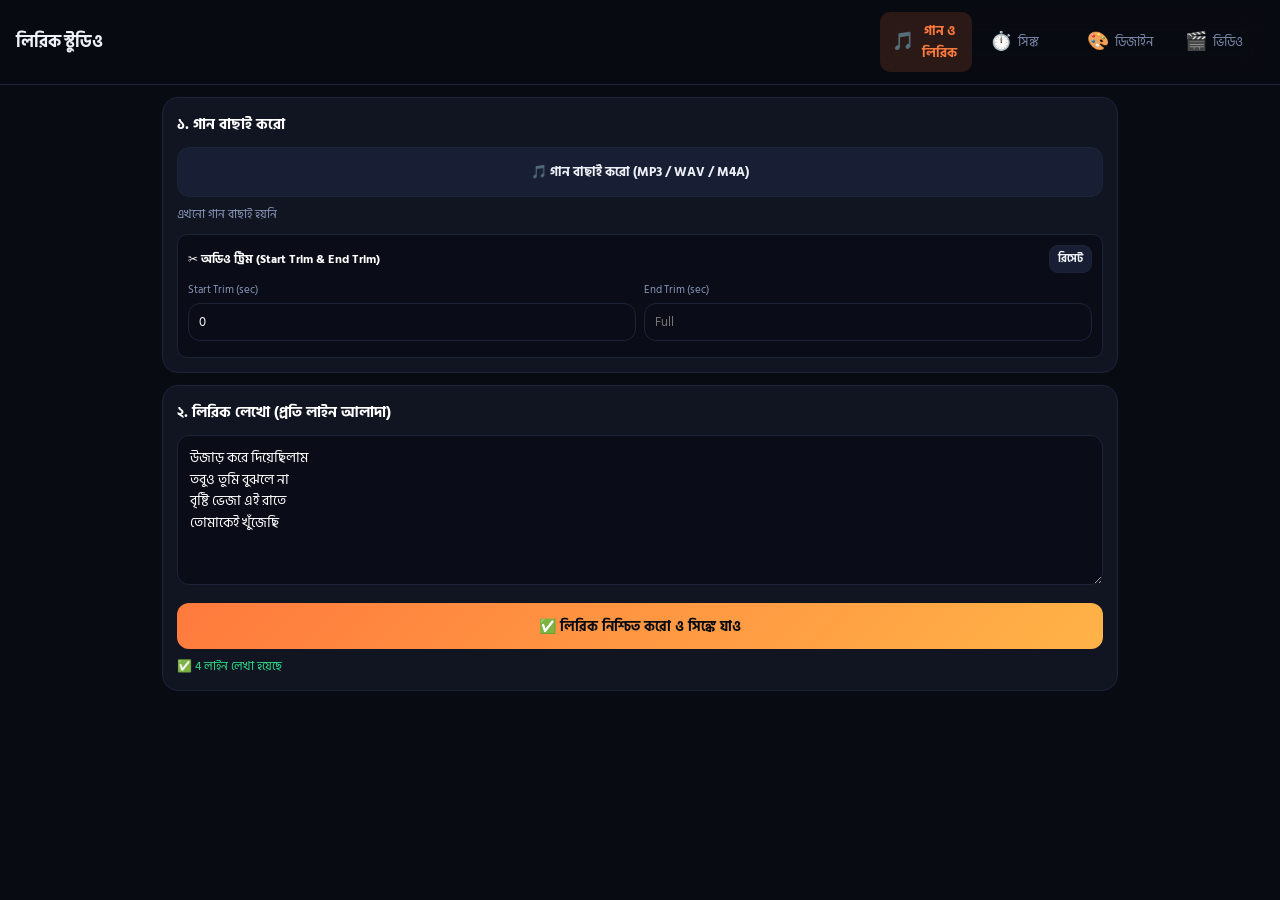
==== public/lyric-studio-fixed.html @ 4a56ffa3 "feat: initialize Lyric Video Studio project Setup initial project structure, including Vite configur" ====
<!DOCTYPE html>
<html lang="bn">
<head>
<meta charset="utf-8">
<meta name="viewport" content="width=device-width,initial-scale=1,viewport-fit=cover">
<meta name="theme-color" content="#090b12">
<title>লিরিক স্টুডিও — Lyric Video Studio</title>
<link rel="preconnect" href="https://fonts.googleapis.com">
<link rel="preconnect" href="https://fonts.gstatic.com" crossorigin>
<link href="https://fonts.googleapis.com/css2?family=Hind+Siliguri:wght@400;600;700&family=Baloo+Da+2:wght@600;700&family=Noto+Serif+Bengali:wght@600;700&family=Plus+Jakarta+Sans:wght@500;700&family=JetBrains+Mono:wght@400;600&display=swap" rel="stylesheet">
<style>
:root{--bg:#090b12;--card:#111522;--line:#1e2438;--border:#1e2438;--text:#eef1f8;--accent:#ff7a3d;--accent2:#ffb347;--ok:#2de18a;--warn:#f59e0b;--err:#ef4444;--muted:#8a97b8}
*{box-sizing:border-box}
body{margin:0;background:var(--bg);color:#eef1f8;font-family:'Hind Siliguri',system-ui,sans-serif;padding-bottom:84px}
.top{padding:12px 16px;background:rgba(9,11,18,.92);backdrop-filter:blur(10px);border-bottom:1px solid var(--line);position:sticky;top:0;z-index:20;display:flex;justify-content:space-between;align-items:center;gap:12px}
.brand{font-weight:700;font-size:17px;letter-spacing:-.01em;white-space:nowrap}
.wrap{max-width:980px;margin:0 auto;padding:12px}
.card{background:var(--card);border:1px solid var(--line);border-radius:16px;padding:14px;margin-bottom:12px}
.card h3{margin:0 0 10px;font-size:15px;font-weight:700;color:#fff}
label{display:block;font-size:13px;margin:10px 0 4px;color:var(--muted)}
input,textarea,select{width:100%;background:#0a0d18;border:1px solid var(--line);color:#fff;border-radius:12px;padding:11px 12px;font-size:14px;font-family:inherit;outline:none}
input:focus,textarea:focus,select:focus{border-color:var(--accent)}
textarea{min-height:150px;resize:vertical;line-height:1.55}
.btn{border:0;border-radius:12px;padding:10px 14px;font-weight:700;cursor:pointer;display:inline-flex;align-items:center;justify-content:center;gap:6px;font-family:inherit;font-size:13px;min-height:42px;transition:transform .12s ease,opacity .15s ease;white-space:nowrap}
.btn:active{transform:scale(.98)}
.btn-accent{background:linear-gradient(135deg,var(--accent),var(--accent2));color:#090b12;width:100%;min-height:46px;font-size:14px}
.btn-dark{background:#181e33;border:1px solid var(--line);color:#eef1f8;flex:1}
.btn-dark:hover{border-color:#2d3656}
.btn-dark.sel{background:linear-gradient(135deg,var(--accent),var(--accent2));color:#090b12;border-color:transparent}
.btn-sm{min-height:34px;padding:6px 10px;font-size:12px;border-radius:9px}
.row{display:flex;gap:8px;flex-wrap:wrap}
.grid3{display:grid;grid-template-columns:repeat(3,1fr);gap:8px}
.preview-box{width:100%;background:#000;border-radius:14px;overflow:hidden;position:relative;margin:0 auto}
.preview-box canvas{display:block;width:100%;height:100%}
.progress{height:6px;background:#1a2036;border-radius:999px;overflow:hidden;margin:8px 0;cursor:pointer}
.progress div{height:100%;background:linear-gradient(90deg,var(--accent),var(--accent2));width:0%;transition:width .08s linear}
.syncBtn{background:linear-gradient(135deg,var(--accent),var(--accent2));color:#090b12;border:0;width:100%;min-height:50px;border-radius:14px;font-weight:700;font-size:15px;margin:10px 0;font-family:inherit;cursor:pointer}
.syncBtn:active{transform:scale(.99)}
.tabs{position:fixed;bottom:0;left:0;right:0;background:rgba(13,17,30,.96);backdrop-filter:blur(10px);border-top:1px solid var(--line);display:flex;justify-content:space-around;padding:6px 0 calc(6px + env(safe-area-inset-bottom));z-index:30}
.tab{flex:1;display:flex;flex-direction:column;align-items:center;gap:2px;font-size:11px;color:#7c89ab;cursor:pointer;padding:6px 4px;border:0;background:transparent;font-family:inherit}
.tab.active{color:var(--accent);font-weight:700}
.tab .ic{font-size:18px;line-height:1}
.page{display:none}
.page.active{display:block}
#syncList{max-height:280px;overflow-y:auto}
.sync-row{padding:8px 10px;border-bottom:1px solid rgba(255,255,255,.06);display:flex;align-items:center;justify-content:space-between;gap:8px;cursor:pointer;border-radius:8px;transition:background .15s}
.sync-row:hover{background:rgba(255,255,255,.04)}
.sync-row.selected{background:rgba(255,122,61,.14);outline:1px solid rgba(255,122,61,.4)}
.sync-row.active-play{color:var(--accent2)}
.mono{font-family:'JetBrains Mono',monospace;font-variant-numeric:tabular-nums}
.ok{color:var(--ok);font-size:12px}
.muted{color:var(--muted);font-size:12px}
#toast{position:fixed;top:64px;left:50%;transform:translateX(-50%);z-index:50;padding:10px 16px;border-radius:12px;font-size:13px;font-weight:600;background:#181e33;border:1px solid var(--line);color:#fff;box-shadow:0 10px 30px rgba(0,0,0,.45);display:none;max-width:92vw;text-align:center}
.confirm-box{background:#1c1714;border:1px solid rgba(255,179,71,.35);border-radius:12px;padding:12px;margin-top:10px;display:none}
.toggle-row{display:flex;align-items:center;justify-content:space-between;padding:8px 0;font-size:13px}
.kbd{display:inline-block;padding:1px 6px;border-radius:5px;border:1px solid #2c3450;background:#161c30;color:var(--accent2);font-family:'JetBrains Mono',monospace;font-size:10px;font-weight:700}
.kbd-bar{margin-top:10px;padding:8px 10px;border-radius:10px;border:1px solid var(--line);background:#0a0d18;font-size:11px;color:var(--muted);display:flex;flex-wrap:wrap;gap:6px 12px;align-items:center}
@media(min-width:860px){
  body{padding-bottom:24px}
  .tabs{position:static;border-top:0;background:transparent;padding:0;gap:6px;max-width:460px}
  .tab{flex-direction:row;padding:8px 12px;border-radius:10px;font-size:13px;gap:6px}
  .tab.active{background:rgba(255,122,61,.14)}
}
</style>
</head>
<body>
<div class="top">
  <span class="brand">লিরিক স্টুডিও</span>
  <div class="tabs" id="navTabs">
    <button class="tab active" onclick="go(1)" id="t1"><span class="ic">🎵</span><span>গান ও লিরিক</span></button>
    <button class="tab" onclick="go(2)" id="t2"><span class="ic">⏱️</span><span>সিঙ্ক</span></button>
    <button class="tab" onclick="go(3)" id="t3"><span class="ic">🎨</span><span>ডিজাইন</span></button>
    <button class="tab" onclick="go(4)" id="t4"><span class="ic">🎬</span><span>ভিডিও</span></button>
  </div>
</div>

<div id="toast"></div>

<div class="wrap">
<!-- ট্যাব ১ : গান ও লিরিক -->
<div class="page active" id="p1">
  <div class="card">
    <h3>১. গান বাছাই করো</h3>
    <button class="btn btn-dark" onclick="document.getElementById('af').click()" style="width:100%;height:50px">🎵 গান বাছাই করো (MP3 / WAV / M4A)</button>
    <input type="file" id="af" accept="audio/*" hidden>
    <div id="audioInfo" class="muted" style="margin-top:8px">এখনো গান বাছাই হয়নি</div>
    <audio id="au" controls style="width:100%;margin-top:8px;display:none"></audio>
    <div style="margin-top:10px;padding:10px;border-radius:10px;border:1px solid var(--line);background:#0a0d18">
      <div style="display:flex;justify-content:space-between;align-items:center;gap:8px;margin-bottom:6px">
        <span style="font-size:12px;font-weight:700;color:#fff">✂️ অডিও ট্রিম (Start Trim &amp; End Trim)</span>
        <button class="btn btn-dark btn-sm" style="flex:none;min-height:28px;padding:2px 8px;font-size:11px" onclick="resetTrim()">রিসেট</button>
      </div>
      <div class="row">
        <div style="flex:1;min-width:120px">
          <label style="margin:2px 0 4px;font-size:11px">Start Trim (sec)</label>
          <input id="startTrimInput" type="number" min="0" step="0.1" value="0" oninput="saveTrimBounds()" style="min-height:36px;padding:7px 10px;font-size:13px">
        </div>
        <div style="flex:1;min-width:120px">
          <label style="margin:2px 0 4px;font-size:11px">End Trim (sec)</label>
          <input id="endTrimInput" type="number" min="0" step="0.1" placeholder="Full" oninput="saveTrimBounds()" style="min-height:36px;padding:7px 10px;font-size:13px">
        </div>
      </div>
      <div id="trimInfo" class="muted" style="margin-top:6px;font-size:11px"></div>
    </div>
  </div>
  <div class="card">
    <h3>২. লিরিক লেখো (প্রতি লাইন আলাদা)</h3>
    <textarea id="ly" oninput="updateLiveLineCount()">উজাড় করে দিয়েছিলাম
তবুও তুমি বুঝলে না
বৃষ্টি ভেজা এই রাতে
তোমাকেই খুঁজেছি</textarea>
    <button class="btn btn-accent" style="margin-top:10px" onclick="loadLyrics()">✅ লিরিক নিশ্চিত করো ও সিঙ্কে যাও</button>
    <div id="lineCount" class="ok" style="margin-top:8px"></div>
  </div>
</div>

<!-- ট্যাব ২ : সিঙ্ক -->
<div class="page" id="p2">
  <div class="card" style="padding:8px">
    <div class="preview-box" id="prevWrap2"><canvas id="c2" width="640" height="360"></canvas></div>
  </div>
  <div class="card">
    <div class="progress" id="progBar" onclick="seekBar(event)"><div id="prog"></div></div>
    <div class="row" style="justify-content:space-between;font-size:13px">
      <span id="time" class="mono">0:00.0 / 0:00.0</span>
      <span id="lineInfo" class="mono">লাইন 0/0</span>
    </div>
    <div class="row" style="margin-top:8px">
      <button class="btn btn-dark" onclick="togglePlay()" id="playBtn">▶ চালাও</button>
      <button class="btn btn-dark" onclick="restart()">⏮ শুরু</button>
      <button class="btn btn-dark" onclick="seekRel(-5)">⏪ 5s</button>
      <button class="btn btn-dark" onclick="seekRel(5)">5s ⏩</button>
    </div>
    <div class="row" style="margin-top:10px;background:#0a0d18;padding:4px;border-radius:10px;border:1px solid var(--border)">
      <button class="btn btn-dark btn-sm sel" id="modeManualBtn" onclick="setSyncMode('manual')">✋ Manual Sync</button>
      <button class="btn btn-dark btn-sm" id="modeAutoBtn" onclick="setSyncMode('auto')">⚡ Auto Sync</button>
    </div>

    <div style="margin-top:10px;padding:10px;border-radius:10px;border:1px solid var(--border);background:#0a0d18">
      <div style="display:flex;justify-content:space-between;align-items:center;gap:8px;margin-bottom:6px">
        <label style="margin:0;color:var(--text);font-weight:700">ইন্ট্রো সময় (Intro Seconds)</label>
        <button class="btn btn-dark btn-sm" style="flex:none;min-height:30px;padding:4px 10px;font-size:11px;color:var(--accent2)" onclick="captureIntroFromAudio()">🎯 অডিও সময় নাও</button>
      </div>
      <div style="font-size:11px;color:var(--muted);margin-bottom:8px">গানের শুরুতে যত সেকেন্ড ইন্ট্রো আছে লিখো—ভুল সিংক ঠিক করতে বা অটো সিংকে নিখুঁত সময় দেবে।</div>
      <div class="row" style="align-items:center">
        <input id="introSecondsInput" type="number" min="0" step="0.1" value="3" oninput="saveIntroSec()" placeholder="যেমন: 5" style="flex:1;min-height:38px;margin:0;padding:8px 10px;font-size:13px">
        <button class="btn btn-dark btn-sm" style="flex:1.4;min-height:38px" onclick="alignSyncToIntro()">ইন্ট্রো থেকে সিংক ঠিক করো</button>
      </div>
    </div>

    <div id="autoSyncPane" style="display:none;margin-top:10px;padding:10px;border-radius:10px;border:1px solid var(--border);background:#0a0d18">
      <div style="font-size:12px;color:var(--muted);margin-bottom:8px">গানের ইন্ট্রো সময় বাদ দিয়ে সব লিরিক লাইনে সমানভাবে টাইমিং বসবে।</div>
      <div class="row">
        <button class="syncBtn" style="flex:2;margin:0;min-height:48px" onclick="autoSync()">⚡ Auto Sync চালু করো</button>
        <button class="btn btn-dark btn-sm" style="flex:1" onclick="undoMark()">↩ Undo</button>
      </div>
    </div>

    <div id="manualSyncPane">
      <div id="nextLine" style="font-size:13px;color:var(--accent2);margin-top:10px;min-height:18px"></div>
      <div class="row" style="margin:8px 0">
        <button class="syncBtn" style="flex:2;margin:0" onclick="markLine()">👉 এই লাইন এখন শুরু (SET)</button>
        <button class="btn btn-dark" style="flex:1" onclick="insertGap()">⏸ Gap</button>
      </div>
      <div class="row">
        <button class="btn btn-dark btn-sm" onclick="adjust(-0.5)">-০.৫s</button>
        <button class="btn btn-dark btn-sm" onclick="adjust(-0.1)">-০.১s</button>
        <button class="btn btn-dark btn-sm" onclick="adjust(0.1)">+০.১s</button>
        <button class="btn btn-dark btn-sm" onclick="adjust(0.5)">+০.৫s</button>
        <button class="btn btn-dark btn-sm" onclick="undoMark()">↩ Undo</button>
        <button class="btn btn-dark btn-sm" onclick="autoSync()">⚡ অটো ভাগ</button>
      </div>
      <div class="row" style="margin-top:8px;align-items:center">
        <input id="manualLineTimeInput" type="number" min="0" step="0.1" placeholder="সিলেক্টেড লাইন সময় (sec)" style="flex:2;min-height:38px;margin:0;padding:8px 10px;font-size:13px">
        <button class="btn btn-dark btn-sm" style="flex:1;min-height:38px" onclick="setManualLineTime()">সময় সেট</button>
      </div>
    </div>

    <div class="row" style="margin-top:8px;align-items:center">
      <input id="batchOffsetInput" type="number" step="0.1" placeholder="Batch Offset (s): যেমন 0.5 বা -0.5" style="flex:2;min-height:38px;margin:0;padding:8px 10px;font-size:13px">
      <button class="btn btn-dark btn-sm" style="flex:1;min-height:38px" onclick="applyBatchOffset()">প্রয়োগ করো</button>
    </div>
    <div id="syncMsg" class="ok" style="margin-top:8px"></div>
    <div class="kbd-bar">
      <strong style="color:#9aa6c8">⌨ শর্টকাট:</strong>
      <span><span class="kbd">Space</span> Play/Pause</span>
      <span><span class="kbd">←/→</span> ±5s (Shift ±1s)</span>
      <span><span class="kbd">M</span> Mark (SET)</span>
      <span><span class="kbd">G</span> Gap</span>
      <span><span class="kbd">↑/↓</span> লাইন</span>
      <span><span class="kbd">[/]</span> ±0.1s</span>
      <span><span class="kbd">Z</span> Undo</span>
    </div>
  </div>
  <div class="card">
    <h3>সিংক লিস্ট (ক্লিক করে সিলেক্ট করো বা Go চাপো)</h3>
    <div id="syncList"></div>
  </div>
</div>

<!-- ট্যাব ৩ : ডিজাইন -->
<div class="page" id="p3">
  <div class="card" style="padding:8px">
    <div class="preview-box" id="prevWrap3"><canvas id="c3" width="640" height="360"></canvas></div>
    <button class="btn btn-accent" style="margin-top:8px" onclick="openFullscreenPreview()">⛶ Fullscreen Preview</button>
  </div>
  <div class="card">
    <h3>ব্যাকগ্রাউন্ড থিম ও মিডিয়া</h3>
    <div class="grid3" style="margin-bottom:8px">
      <button class="btn btn-dark btn-sm sel" id="bg_rain" onclick="setBg('rain')">🌧 বৃষ্টি</button>
      <button class="btn btn-dark btn-sm" id="bg_night" onclick="setBg('night')">🌌 রাত</button>
      <button class="btn btn-dark btn-sm" id="bg_sunset" onclick="setBg('sunset')">🌅 সূর্যাস্ত</button>
      <button class="btn btn-dark btn-sm" id="bg_rose" onclick="setBg('rose')">🌹 গোলাপ</button>
      <button class="btn btn-dark btn-sm" id="bg_ocean" onclick="setBg('ocean')">🌊 সমুদ্র</button>
      <button class="btn btn-dark btn-sm" id="bg_forest" onclick="setBg('forest')">🌲 বন</button>
    </div>
    <button class="btn btn-dark" style="width:100%" id="bgFileBtn" onclick="document.getElementById('bgFile').click()">🖼 নিজস্ব ছবি / ভিডিও বাছাই করো</button>
    <input type="file" id="bgFile" accept="image/*,video/*" hidden>
  </div>
  <div class="card">
    <h3>স্ক্রিনের মাপ</h3>
    <div class="row">
      <button class="btn btn-dark sel" id="r169" onclick="setRatio('16:9')">YouTube 16:9</button>
      <button class="btn btn-dark" id="r916" onclick="setRatio('9:16')">Reels 9:16</button>
      <button class="btn btn-dark" id="r11" onclick="setRatio('1:1')">Square 1:1</button>
    </div>
  </div>
  <div class="card">
    <h3>লেখা ও অ্যানিমেশন</h3>
    <label>ফন্ট সাইজ (Font Size: <span id="fontSizeVal" class="mono">32</span>px)</label>
    <input type="range" id="fontSize" min="16" max="72" value="32" oninput="updateDesign()">
    <label>Letter Spacing (<span id="letterSpacingVal" class="mono">0</span>px)</label>
    <input type="range" id="letterSpacing" min="-2" max="16" step="0.5" value="0" oninput="updateDesign()">
    <label>ব্যাকগ্রাউন্ড অন্ধকার (<span id="darknessVal" class="mono">40</span>%)</label>
    <input type="range" id="darkness" min="0" max="85" value="40" oninput="updateDesign()">
    <label>Background Blur (<span id="bgBlurVal" class="mono">0</span>px)</label>
    <input type="range" id="bgBlur" min="0" max="20" value="0" oninput="updateDesign()">
    <label>Background Fade (<span id="bgFadeVal" class="mono">0</span>%)</label>
    <input type="range" id="bgFade" min="0" max="100" value="0" oninput="updateDesign()">
    <div class="toggle-row" style="margin-top:8px">
      <span>Background Overlay Color</span>
      <input type="color" id="bgOverlayColor" value="#000000" oninput="updateDesign()" style="width:52px;height:36px;padding:2px;border-radius:8px;border:1px solid var(--border);background:#0a0d18;cursor:pointer">
    </div>
    <label>Overlay Opacity (<span id="bgOverlayOpacityVal" class="mono">0</span>%)</label>
    <input type="range" id="bgOverlayOpacity" min="0" max="100" value="0" oninput="updateDesign()">
    <label>Video Filters</label>
    <select id="videoFilter" onchange="updateDesign()">
      <option value="none">None</option>
      <option value="grayscale">Grayscale</option>
      <option value="sepia">Sepia</option>
      <option value="invert">Invert</option>
    </select>
    <label>Background Speed (<span id="bgSpeedVal" class="mono">1.00</span>x)</label>
    <input type="range" id="bgSpeed" min="0.25" max="2" step="0.05" value="1" oninput="updateDesign()">
    <label>ফন্ট (Font Family)</label>
    <select id="fontSel" onchange="updateDesign()">
      <option value="Hind Siliguri">Hind Siliguri</option>
      <option value="Baloo Da 2">Baloo Da 2</option>
      <option value="Noto Serif Bengali">Noto Serif Bengali</option>
      <option value="Plus Jakarta Sans">Plus Jakarta Sans</option>
    </select>
    <label>Transition Style</label>
    <select id="animSel" onchange="previewAnimStart=performance.now();updateDesign()">
      <option value="Fade">Fade</option>
      <option value="Slide" selected>Slide</option>
      <option value="None">None</option>
    </select>
    <label>Text Alignment</label>
    <div class="row" style="margin-top:6px">
      <button class="btn btn-dark btn-sm" id="alignLeft" onclick="setAlign('left')">Left</button>
      <button class="btn btn-dark btn-sm sel" id="alignCenter" onclick="setAlign('center')">Center</button>
      <button class="btn btn-dark btn-sm" id="alignRight" onclick="setAlign('right')">Right</button>
    </div>
    <div class="toggle-row" style="margin-top:8px">
      <span>লেখার রঙ (Text Color)</span>
      <input type="color" id="textColor" value="#ffffff" oninput="updateDesign()" style="width:52px;height:36px;padding:2px;border-radius:8px;border:1px solid var(--border);background:#0a0d18;cursor:pointer">
    </div>
    <div class="toggle-row" style="margin-top:8px">
      <span>Text Gradient</span>
      <span style="display:flex;align-items:center;gap:6px">
        <input type="color" id="gradStart" value="#ffffff" oninput="updateDesign()" style="width:40px;height:32px;padding:2px;border-radius:6px;border:1px solid var(--border);background:#0a0d18;cursor:pointer">
        <input type="color" id="gradEnd" value="#ffb347" oninput="updateDesign()" style="width:40px;height:32px;padding:2px;border-radius:6px;border:1px solid var(--border);background:#0a0d18;cursor:pointer">
        <input type="checkbox" id="textGrad" onchange="updateDesign()" style="width:20px;height:20px;accent-color:var(--accent)">
      </span>
    </div>
    <div class="toggle-row" style="margin-top:8px">
      <span>প্রিভিউতে পরের লাইন হালকা দেখাবে</span>
      <input type="checkbox" id="showNext" checked onchange="updateDesign()" style="width:20px;height:20px;accent-color:var(--accent)">
    </div>
    <div class="toggle-row" style="margin-top:8px">
      <span>Text Shadow (ব্যাকগ্রাউন্ডে লেখা স্পষ্ট রাখবে)</span>
      <input type="checkbox" id="textShadow" checked onchange="updateDesign()" style="width:20px;height:20px;accent-color:var(--accent)">
    </div>
    <label>Shadow Offset (<span id="shadowOffsetVal" class="mono">2</span>px)</label>
    <input type="range" id="shadowOffset" min="0" max="20" value="2" oninput="updateDesign()">
    <div class="toggle-row" style="margin-top:8px">
      <span>Text Outline (টেক্সটে গাঢ় আউটলাইন যোগ করবে)</span>
      <input type="checkbox" id="textOutline" onchange="updateDesign()" style="width:20px;height:20px;accent-color:var(--accent)">
    </div>
    <div class="toggle-row" style="margin-top:8px">
      <span>Text Glow (নিয়ন ও সিনেমাটিক আউটার গ্লো)</span>
      <input type="checkbox" id="textGlow" onchange="updateDesign()" style="width:20px;height:20px;accent-color:var(--accent)">
    </div>
    <div class="toggle-row" style="margin-top:8px">
      <span>Bouncing Animation (টেক্সটে হালকা ওপর-নিচ বাউন্স)</span>
      <input type="checkbox" id="bouncingAnim" onchange="updateDesign()" style="width:20px;height:20px;accent-color:var(--accent)">
    </div>
  </div>
  <div class="card">
    <h3>ইন্ট্রো ও আউটরো টাইটেল</h3>
    <label>Intro Title (৩ সেকেন্ড, ফাঁকা রাখলে বাদ)</label>
    <input id="introDesign" value="Tanvir Rahman Rony" oninput="document.getElementById('intro').value=this.value;updateDesign()">
    <label>Outro Text (৩ সেকেন্ড, ফাঁকা রাখলে বাদ)</label>
    <input id="outroDesign" value="Subscribe" oninput="document.getElementById('outro').value=this.value;updateDesign()">
  </div>
</div>

<!-- ট্যাব ৪ : ভিডিও -->
<div class="page" id="p4">
  <div class="card">
    <h3>ভিডিও এক্সপোর্ট + ইন্ট্রো / আউটরো</h3>
    <label>ইন্ট্রো (৩ সেকেন্ড, ফাঁকা রাখলে বাদ)</label>
    <input id="intro" value="Tanvir Rahman Rony" oninput="document.getElementById('introDesign').value=this.value;updateDesign()">
    <label>আউটরো (৩ সেকেন্ড, ফাঁকা রাখলে বাদ)</label>
    <input id="outro" value="Subscribe" oninput="document.getElementById('outroDesign').value=this.value;updateDesign()">
    <div class="row" style="margin-top:12px">
      <button class="btn btn-accent" id="mkMp4Btn" onclick="makeVideo(false,'mp4')" style="height:52px">🎬 Render MP4</button>
      <button class="btn btn-dark" id="mkBtn" onclick="makeVideo(false,'webm')" style="height:52px">🎥 Render WebM</button>
    </div>
    <div class="confirm-box" id="unsyncedConfirm">
      <div style="font-size:13px;color:var(--accent2);margin-bottom:8px">এখনো কোনো লাইন সিংক করা হয়নি, তাই ভিডিওতে লিরিক দেখা যাবে না। তবুও কি ভিডিও বানাবে?</div>
      <div class="row">
        <button class="btn btn-dark btn-sm" onclick="document.getElementById('unsyncedConfirm').style.display='none'">বাতিল</button>
        <button class="btn btn-accent btn-sm" style="flex:1;min-height:36px" onclick="document.getElementById('unsyncedConfirm').style.display='none';makeVideo(true,pendingFormat||'mp4')">হ্যাঁ, বানাও</button>
      </div>
    </div>
    <div class="progress" style="margin-top:10px"><div id="vprog"></div></div>
    <div id="vstatus" class="ok"></div>
    <video id="rv" controls playsinline style="display:none;width:100%;margin-top:10px;border-radius:12px"></video>
    <a id="dl" class="btn btn-accent" style="display:none;margin-top:10px;text-decoration:none" onclick="return handleDownloadRendered(event)">⬇ ভিডিও ডাউনলোড</a>
    <button id="shareBtn" class="btn btn-dark" style="display:none;width:100%;margin-top:8px" onclick="shareVideo()">📤 শেয়ার / সেভ</button>
  </div>
  <div class="card">
    <h3>প্রজেক্ট ম্যানেজার (Project Manager)</h3>
    <div class="muted" style="margin-bottom:8px">লিরিক, সিংক টাইম ও ডিজাইন সেটিংস .json ফাইল হিসেবে ডাউনলোড বা আপলোড করে এডিট চালু রাখো।</div>
    <input type="file" id="projFileInput" accept=".json,application/json" hidden onchange="importProjectJson(this)">
    <div class="row">
      <button class="btn btn-dark" onclick="exportProjectJson()">📦 Download Project (.json)</button>
      <button class="btn btn-dark" onclick="document.getElementById('projFileInput').click()">📂 Upload Project (.json)</button>
    </div>
  </div>
  <div class="card">
    <h3>অন্যান্য এক্সপোর্ট ও টেস্ট</h3>
    <div class="row">
      <button class="btn btn-dark" onclick="saveLRC()">📄 LRC সেভ</button>
      <button class="btn btn-dark" onclick="saveProject()">💾 প্রজেক্ট সেভ</button>
    </div>
    <div class="row" style="margin-top:8px">
      <button class="btn btn-dark" onclick="makeThumbnail()">🖼 থাম্বনেইল JPG</button>
      <button class="btn btn-dark" onclick="testAll()">✅ সব টেস্ট করো</button>
    </div>
    <textarea id="lrcOut" readonly style="display:none;margin-top:10px;min-height:110px"></textarea>
    <canvas id="thumb" width="1280" height="720" style="display:none;width:100%;max-width:480px;margin:10px auto 0;border-radius:12px"></canvas>
    <div id="testResult" style="margin-top:10px;font-size:13px;line-height:1.7"></div>
  </div>
</div>
</div>

<!-- Fullscreen Preview Modal -->
<div id="fsModal" style="display:none;position:fixed;inset:0;z-index:100;background:rgba(5,7,12,.97);backdrop-filter:blur(8px);flex-direction:column">
  <div style="display:flex;align-items:center;justify-content:space-between;padding:12px 16px;border-bottom:1px solid rgba(255,255,255,.1)">
    <div><b style="font-size:15px">Fullscreen Preview</b> <span id="fsMeta" class="mono muted" style="margin-left:8px"></span></div>
    <button class="btn btn-dark btn-sm" style="flex:none" onclick="closeFullscreenPreview()">✕ বন্ধ করো</button>
  </div>
  <div style="flex:1;min-height:0;display:flex;align-items:center;justify-content:center;padding:12px">
    <canvas id="cFs" width="1920" height="1080" style="max-width:100%;max-height:100%;border-radius:10px;background:#000;box-shadow:0 20px 60px rgba(0,0,0,.6)"></canvas>
  </div>
  <div style="padding:10px 16px calc(12px + env(safe-area-inset-bottom));border-top:1px solid rgba(255,255,255,.1);display:flex;align-items:center;justify-content:center;gap:8px">
    <button class="btn btn-dark btn-sm" style="flex:none" onclick="restart()">⏮ শুরু</button>
    <button class="btn btn-dark btn-sm" style="flex:none" onclick="seekRel(-5)">⏪ 5s</button>
    <button class="btn btn-accent btn-sm" style="width:auto;min-height:38px;padding:0 18px" id="fsPlayBtn" onclick="togglePlay()">▶ চালাও</button>
    <button class="btn btn-dark btn-sm" style="flex:none" onclick="seekRel(5)">5s ⏩</button>
  </div>
</div>

<script>
const $=id=>document.getElementById(id);
const audio=$('au'), af=$('af');
let lyrics=[], times=[], selectedIdx=0, curPage=1, fsOpen=false;
let undoStack=[], previewAnimStart=performance.now()-1000;
let bgType='rain', bgMedia=null, bgUrl=null, ratio='16:9', textAlign='center';
let audioUrl=null, toastTimer=null;

const PREV={'16:9':[640,360],'9:16':[360,640],'1:1':[360,360]};
const EXPORT={'16:9':[1280,720],'9:16':[720,1280],'1:1':[720,720]};
const FULLHD={'16:9':[1920,1080],'9:16':[1080,1920],'1:1':[1080,1080]};
const THEMES=['rain','night','sunset','rose','ocean','forest'];

function notify(msg,type){
  const el=$('toast');
  el.textContent=msg;
  el.style.borderColor = type==='err'?'rgba(239,68,68,.6)':type==='warn'?'rgba(245,158,11,.6)':'rgba(45,225,138,.5)';
  el.style.display='block';
  clearTimeout(toastTimer);
  toastTimer=setTimeout(()=>{el.style.display='none';},3200);
}
const esc=s=>String(s).replace(/[&<>"']/g,c=>({'&':'&amp;','<':'&lt;','>':'&gt;','"':'&quot;',"'":'&#39;'}[c]));
function store(k,v){try{localStorage.setItem(k,JSON.stringify(v));return true;}catch(e){return false;}}
function load(k,d){try{const v=localStorage.getItem(k);return v?JSON.parse(v):d;}catch(e){return d;}}
function format(s){if(!isFinite(s)||s<0)s=0;const tn=Math.round(s*10);const m=Math.floor(tn/600);const sec=(tn%600)/10;return m+':'+sec.toFixed(1).padStart(4,'0');}
function lrcTime(t){const cs=Math.max(0,Math.round(t*100));const p=n=>String(n).padStart(2,'0');return '['+p(Math.floor(cs/6000))+':'+p(Math.floor((cs%6000)/100))+'.'+p(cs%100)+']';}
function saveBlob(blob,name){
  if(window.AndroidBridge && typeof window.AndroidBridge.startFileSave==='function'){
    notify('ফাইল ফোনের Downloads/LyricStudio ফোল্ডারে সেভ হচ্ছে…','ok');
    const reader=new FileReader();
    reader.onloadend=()=>{
      try{
        const res=String(reader.result||'');
        const b64=res.indexOf(',')>=0?res.split(',')[1]:res;
        const mime=blob.type||'application/octet-stream';
        const id=window.AndroidBridge.startFileSave(name,mime);
        const chunkSize=262144;
        for(let i=0;i<b64.length;i+=chunkSize){
          window.AndroidBridge.appendFileChunk(id,b64.slice(i,i+chunkSize));
        }
        window.AndroidBridge.finishFileSave(id);
      }catch(e){
        notify('ফাইল সেভ করা যায়নি: '+(e&&e.message?e.message:'error'),'err');
      }
    };
    reader.readAsDataURL(blob);
    return;
  }
  const url=URL.createObjectURL(blob);const a=document.createElement('a');a.href=url;a.download=name;document.body.appendChild(a);a.click();a.remove();setTimeout(()=>URL.revokeObjectURL(url),15000);
}
function handleDownloadRendered(ev){
  if(window.AndroidBridge && lastBlob){
    if(ev) ev.preventDefault();
    saveBlob(lastBlob,'lyric-video.'+lastExt);
    return false;
  }
  return true;
}
window.onAndroidBack=function(){
  if(fsOpen){closeFullscreenPreview();return true;}
  if(curPage>1){go(curPage-1);return true;}
  return false;
};

function go(n){
  curPage=n;
  document.querySelectorAll('.page').forEach(p=>p.classList.remove('active'));
  document.querySelectorAll('.tab').forEach(t=>t.classList.remove('active'));
  $('p'+n).classList.add('active');
  $('t'+n).classList.add('active');
  if(n>=2 && !lyrics.length) parseLyrics();
}

/* ---------- গান ---------- */
af.onchange=e=>{
  const f=e.target.files[0]; if(!f) return;
  if(audioUrl) URL.revokeObjectURL(audioUrl);
  audioUrl=URL.createObjectURL(f);
  audio.pause();
  audio.currentTime=0;
  audio.src=audioUrl;
  audio.style.display='block';
  $('startTrimInput').value='0';
  $('endTrimInput').value='';
  store('startTrim',0); store('endTrim',null);
  $('audioInfo').innerText='✅ '+f.name+' ('+(f.size/1024/1024).toFixed(1)+' MB)';
  updateTimeUI();
  audio.load();
  e.target.value='';
  notify('গান লোড হয়েছে: '+f.name,'ok');
};
function getTrimBounds(){
  const d=(audio.duration&&isFinite(audio.duration)&&audio.duration>0)?audio.duration:0;
  const rs=Number($('startTrimInput').value);
  const reRaw=$('endTrimInput').value.trim();
  const re=reRaw!==''?Number(reRaw):null;
  const start=d>0?Math.max(0,Math.min(Math.max(0,d-0.5),isFinite(rs)?rs:0)):Math.max(0,isFinite(rs)?rs:0);
  const end=d>0?((re!=null&&isFinite(re)&&re>start+0.1)?Math.min(d,re):d):((re!=null&&isFinite(re)&&re>start+0.1)?re:Infinity);
  return {start:start,end:end,hasDur:d>0};
}
function updateTrimInfoUI(){
  const b=getTrimBounds();
  const rawS=Number($('startTrimInput').value)||0;
  const rawERaw=$('endTrimInput').value.trim();
  const rawE=rawERaw!==''?Number(rawERaw):null;
  if(rawE!=null && isFinite(rawE) && rawE<=rawS){
    $('trimInfo').style.color='var(--warn)';
    $('trimInfo').innerText='⚠️ End Trim অবশ্যই Start Trim থেকে বড় হতে হবে।';
    return;
  }
  $('trimInfo').style.color='';
  if(b.hasDur){
    $('trimInfo').innerText='কার্যকর অংশ: '+format(b.start)+' – '+format(b.end)+' ('+Math.max(0,b.end-b.start).toFixed(1)+'s)';
  } else {
    $('trimInfo').innerText='';
  }
}
function saveTrimBounds(){
  const rs=Number($('startTrimInput').value);
  const reRaw=$('endTrimInput').value.trim();
  const re=reRaw!==''?Number(reRaw):null;
  store('startTrim',isFinite(rs)&&rs>=0?Number(rs.toFixed(2)):0);
  store('endTrim',(re!=null&&isFinite(re)&&re>0)?Number(re.toFixed(2)):null);
  updateTrimInfoUI();
}
function resetTrim(){
  $('startTrimInput').value='0'; $('endTrimInput').value='';
  store('startTrim',0); store('endTrim',null);
  updateTrimInfoUI();
  notify('অডিও ট্রিম রিসেট হয়েছে','ok');
}
audio.addEventListener('error',()=>{if(audio.getAttribute('src')) notify('গানটা লোড করা যায়নি, অন্য ফাইল চেষ্টা করো','err');});
['timeupdate','loadedmetadata','durationchange','seeked'].forEach(ev=>audio.addEventListener(ev,updateTimeUI));
audio.addEventListener('play',()=>{$('playBtn').innerText='⏸ থামাও';});
['pause','ended'].forEach(ev=>audio.addEventListener(ev,()=>{$('playBtn').innerText='▶ চালাও';}));
function updateTimeUI(){
  const b=getTrimBounds();
  if(!rec && !audio.paused){
    const cur=audio.currentTime||0;
    if(cur<b.start-0.05){audio.currentTime=b.start;}
    else if(isFinite(b.end)&&b.end>b.start&&cur>=b.end){audio.pause();audio.currentTime=b.end;}
  }
  const t=audio.currentTime||0, d=audio.duration;
  $('time').innerText=format(t)+' / '+format(d);
  $('prog').style.width=(isFinite(d)&&d>0?Math.min(100,t/d*100):0)+'%';
  updateTrimInfoUI();
}
function seekBar(e){
  const d=audio.duration; if(!d||!isFinite(d)) return;
  const b=getTrimBounds();
  const r=$('progBar').getBoundingClientRect();
  const pct=Math.max(0,Math.min(1,(e.clientX-r.left)/r.width));
  audio.currentTime=Math.max(b.start,Math.min(b.end,pct*d));
}
function seekRel(sec){
  if(!audio.getAttribute('src')){notify('আগে গান বাছাই করো','warn');return;}
  const b=getTrimBounds();
  const maxD=isFinite(b.end)?b.end:(audio.duration||9999);
  audio.currentTime=Math.max(b.start,Math.min(maxD,(audio.currentTime||b.start)+sec));
}

/* ---------- লিরিক ---------- */
function updateLiveLineCount(){
  const cnt=$('ly').value.split('\n').map(x=>x.trim()).filter(Boolean).length;
  $('lineCount').innerText=cnt?('✅ '+cnt+' লাইন লেখা হয়েছে'):'';
}
function parseLyrics(){
  const nl=$('ly').value.split('\n').map(x=>x.trim()).filter(Boolean);
  const old=lyrics, oldT=times;
  times=nl.map((l,i)=>(old[i]===l && oldT[i]!=null)?oldT[i]:null);
  lyrics=nl;
  selectedIdx=Math.min(selectedIdx,Math.max(0,lyrics.length-1));
  if(lyrics.length) $('lineCount').innerText='✅ '+lyrics.length+' লাইন লোড হয়েছে';
  renderSync();
  store('lyrics',lyrics); store('times',times);
}
function loadLyrics(){
  parseLyrics();
  if(!lyrics.length){notify('আগে কিছু লিরিক লেখো','warn');return;}
  notify(lyrics.length+' লাইন নিশ্চিত হয়েছে','ok');
  go(2);
}
function pushUndo(){
  undoStack.push({lyrics:[...lyrics],times:[...times],selectedIdx:selectedIdx});
  if(undoStack.length>30) undoStack.shift();
}
function undoMark(){
  if(!undoStack.length){notify('পেছনে ফেরার মতো কিছু নেই','warn');return;}
  const prev=undoStack.pop();
  lyrics=prev.lyrics; times=prev.times; selectedIdx=prev.selectedIdx;
  $('ly').value=lyrics.join('\n');
  renderSync(); store('lyrics',lyrics); store('times',times);
  notify('আগের অবস্থায় ফিরে এসেছে','ok');
}
function selectLine(i){
  selectedIdx=i;
  renderSync();
}
function jumpToLine(i,e){
  if(e) e.stopPropagation();
  selectedIdx=i;
  if(times[i]!=null && audio.getAttribute('src')){
    audio.currentTime=times[i];
  }
  renderSync();
}
function renderSync(){
  const activePlay=lineAt(audio.currentTime||0);
  $('syncList').innerHTML=lyrics.map((l,i)=>{
    const isGap=l==='♪';
    const short=isGap?'♪ (বিরতি / Instrumental)':(l.length>32?l.slice(0,32)+'…':l);
    const tm=times[i]==null?'—':format(times[i]);
    let dur='';
    if(times[i]!=null){
      let nextT=null;
      for(let j=i+1;j<times.length;j++){if(times[j]!=null && times[j]>times[i]){nextT=times[j];break;}}
      if(nextT!=null) dur=' · '+(nextT-times[i]).toFixed(1)+'s';
    }
    const cls='sync-row'+(i===selectedIdx?' selected':'')+(i===activePlay?' active-play':'');
    return '<div class="'+cls+'" onclick="selectLine('+i+')">'
      +'<span style="min-width:0;overflow:hidden;text-overflow:ellipsis;white-space:nowrap"><span class="mono" style="opacity:.6;margin-right:6px">'+String(i+1).padStart(2,'0')+'</span>'+esc(short)+'</span>'
      +'<span style="display:flex;align-items:center;gap:8px;flex-shrink:0"><span class="mono muted">'+tm+dur+'</span>'
      +(times[i]!=null?'<button class="btn btn-dark btn-sm" style="flex:none;min-height:26px;padding:2px 8px" onclick="jumpToLine('+i+',event)">Go</button>':'')
      +'</span></div>';
  }).join('');
  const syncedCount=times.filter(t=>t!=null).length;
  $('lineInfo').innerText='সিংক '+syncedCount+'/'+lyrics.length;
  $('nextLine').innerText = selectedIdx<lyrics.length
    ? 'নির্বাচিত লাইন #'+(selectedIdx+1)+': '+(lyrics[selectedIdx]==='♪'?'♪ (বিরতি)':lyrics[selectedIdx])
    : (lyrics.length?'সব লাইন মার্ক হয়েছে ✅':'');
  if($('manualLineTimeInput')){
    const st=times[selectedIdx];
    $('manualLineTimeInput').value=(st!=null&&isFinite(st))?st.toFixed(1):'';
  }
  const selRow=$('syncList').querySelector('.sync-row.selected');
  if(selRow && selRow.scrollIntoView) selRow.scrollIntoView({block:'nearest'});
}

/* ---------- প্লে / সিংক ---------- */
function togglePlay(){
  if(!audio.getAttribute('src')){notify('আগে গান বাছাই করো','warn');return;}
  if(audio.paused){
    const b=getTrimBounds(), cur=audio.currentTime||0;
    if(cur<b.start||(isFinite(b.end)&&cur>=b.end-0.05)) audio.currentTime=b.start;
    audio.play().catch(()=>notify('গান চালানো যায়নি','err'));
  }
  else audio.pause();
}
function restart(){
  if(!audio.getAttribute('src')){notify('আগে গান বাছাই করো','warn');return;}
  const b=getTrimBounds();
  audio.currentTime=b.start; selectedIdx=0; renderSync(); audio.play().catch(()=>{});
}
function markLine(){
  if(!audio.getAttribute('src')){notify('আগে গান বাছাই করো','warn');return;}
  if(!lyrics.length){notify('আগে লিরিক নিশ্চিত করো','warn');return;}
  if(selectedIdx>=lyrics.length) selectedIdx=lyrics.length-1;
  pushUndo();
  times[selectedIdx]=audio.currentTime||0;
  if(selectedIdx<lyrics.length-1) selectedIdx++;
  renderSync(); store('times',times);
}
function insertGap(){
  if(!audio.getAttribute('src')){notify('আগে গান বাছাই করো','warn');return;}
  pushUndo();
  const idx=Math.min(selectedIdx,lyrics.length);
  lyrics.splice(idx,0,'♪');
  times.splice(idx,0,audio.currentTime||0);
  $('ly').value=lyrics.join('\n');
  selectedIdx=Math.min(idx+1,lyrics.length);
  renderSync(); store('lyrics',lyrics); store('times',times);
  notify('বিরতি (Gap) যোগ হয়েছে','ok');
}
function adjust(d){
  const target=times[selectedIdx]!=null?selectedIdx:(selectedIdx>0&&times[selectedIdx-1]!=null?selectedIdx-1:-1);
  if(target<0){notify('আগে কোনো লাইন সিংক বা সিলেক্ট করো','warn');return;}
  pushUndo();
  times[target]=Math.max(0,(times[target]||0)+d);
  renderSync(); store('times',times);
}
function applyBatchOffset(){
  const raw=$('batchOffsetInput').value.trim();
  const off=Number(raw);
  if(!raw||!isFinite(off)||off===0){notify('সঠিক সেকেন্ডের মান দাও (যেমন: 0.5 বা -0.5)','warn');return;}
  const cnt=times.filter(t=>t!=null).length;
  if(!cnt){notify('এখনো কোনো লাইন সিংক করা হয়নি','warn');return;}
  pushUndo();
  const b=getTrimBounds();
  times=times.map(t=>t==null?null:Math.max(b.start,Math.min(b.end,Number((t+off).toFixed(3)))));
  renderSync(); store('times',times);
  const lbl=(off>0?'+'+off:off)+'s';
  $('syncMsg').innerText='✅ সব '+cnt+'টি লাইনের সময় '+lbl+' সরানো হয়েছে।';
  notify('সব সিংকড লাইনের সময় '+lbl+' পরিবর্তন হয়েছে','ok');
}
function setSyncMode(mode){
  const isAuto=mode==='auto';
  $('modeManualBtn').classList.toggle('sel',!isAuto);
  $('modeAutoBtn').classList.toggle('sel',isAuto);
  $('manualSyncPane').style.display=isAuto?'none':'block';
  $('autoSyncPane').style.display=isAuto?'block':'none';
}
function saveIntroSec(){
  const v=Number($('introSecondsInput').value);
  if($('introSecondsInput').value.trim()!==''&&isFinite(v)&&v>=0){
    store('introSeconds',Number(v.toFixed(2)));
  }
}
function captureIntroFromAudio(){
  if(!audio.getAttribute('src')){notify('আগে গান বাছাই করো','warn');return;}
  const t=Number((audio.currentTime||0).toFixed(1));
  $('introSecondsInput').value=String(t);
  store('introSeconds',t);
  notify('ইন্ট্রো সময় '+t+'s সেট হয়েছে','ok');
}
function setManualLineTime(){
  if(!lyrics.length){notify('আগে লিরিক নিশ্চিত করো','warn');return;}
  const raw=$('manualLineTimeInput').value.trim();
  const sec=Number(raw);
  if(!raw||!isFinite(sec)||sec<0){notify('সঠিক সেকেন্ডের মান দাও (0 বা বেশি)','warn');return;}
  const b=getTrimBounds();
  pushUndo();
  times[selectedIdx]=Math.max(b.start,Math.min(b.end,Number(sec.toFixed(3))));
  renderSync(); store('times',times);
  $('syncMsg').innerText='✅ লাইন #'+(selectedIdx+1)+' এর সময় '+times[selectedIdx].toFixed(1)+'s সেট হয়েছে।';
}
function alignSyncToIntro(){
  const firstIdx=times.findIndex(t=>t!=null);
  if(firstIdx<0){notify('আগে অন্তত ১টি লাইন সিংক করো বা Auto Sync দাও','warn');return;}
  const b=getTrimBounds();
  const raw=$('introSecondsInput').value.trim();
  const targetStart=b.start+(raw!==''&&isFinite(Number(raw))?Math.max(0,Number(raw)):0);
  const delta=targetStart-times[firstIdx];
  if(Math.abs(delta)<0.001){notify('১ম সিংকড লাইন ইতিমধ্যেই '+targetStart.toFixed(1)+'s-এ আছে','ok');return;}
  pushUndo();
  times=times.map(t=>t==null?null:Math.max(b.start,Math.min(b.end,Number((t+delta).toFixed(3)))));
  renderSync(); store('times',times);
  $('syncMsg').innerText='✅ ১ম লাইন '+targetStart.toFixed(1)+'s-এ এনে সব লাইনের সিংক ঠিক করা হয়েছে।';
  notify('ইন্ট্রো অনুযায়ী সিংক ঠিক করা হয়েছে!','ok');
}
function autoSync(){
  if(!lyrics.length){notify('আগে লিরিক নিশ্চিত করো','warn');return;}
  const D=audio.duration;
  if(!D||!isFinite(D)){notify('আগে গান বাছাই ও লোড করো','warn');return;}
  pushUndo();
  const b=getTrimBounds();
  const win=Math.max(0.5,b.end-b.start);
  const raw=$('introSecondsInput').value.trim();
  const wanted=raw!==''&&isFinite(Number(raw))?Math.max(0,Number(raw)):3;
  const lead=Math.min(Math.max(0,win-0.5),wanted);
  const tail=(win-lead>4)?3:0;
  const total=Math.max(0.5,win-lead-tail);
  const per=total/lyrics.length;
  const startAt=b.start+lead;
  times=lyrics.map((_,i)=>Number((startAt+i*per).toFixed(3)));
  selectedIdx=lyrics.length-1;
  renderSync(); store('times',times);
  $('syncMsg').innerText='✅ '+b.start.toFixed(1)+'s–'+b.end.toFixed(1)+'s সীমায় শুরুর '+lead.toFixed(1)+'s ইন্ট্রো রেখে '+lyrics.length+'টি লাইন অটো সিংক হয়েছে।';
  notify('অটো সিংক সম্পন্ন ('+lead.toFixed(1)+'s ইন্ট্রো)','ok');
}
function lineAt(t){
  let idx=-1, best=-1;
  for(let i=0;i<times.length;i++){
    if(times[i]!=null && times[i]<=t+0.001 && times[i]>=best){best=times[i];idx=i;}
  }
  return idx;
}

/* ---------- ব্যাকগ্রাউন্ড / ডিজাইন ---------- */
$('bgFile').onchange=e=>{
  const f=e.target.files[0]; if(!f) return;
  if(bgMedia && bgMedia.pause) bgMedia.pause();
  if(bgUrl) URL.revokeObjectURL(bgUrl);
  bgUrl=URL.createObjectURL(f);
  if(f.type.startsWith('video')){
    const v=document.createElement('video');
    v.muted=true; v.loop=true; v.playsInline=true;
    v.playbackRate=Math.min(2,Math.max(0.25,+$('bgSpeed').value||1));
    v.src=bgUrl;
    bgMedia=v; setBg('video');
  } else {
    const img=new Image();
    img.onload=()=>{bgMedia=img;setBg('image');};
    img.onerror=()=>{notify('ছবিটি লোড করা যায়নি','err');};
    img.src=bgUrl;
  }
  e.target.value='';
};
function setBg(t){
  bgType=t;
  if(bgMedia && bgMedia.tagName==='VIDEO'){
    bgMedia.playbackRate=Math.min(2,Math.max(0.25,+$('bgSpeed').value||1));
    if(t==='video') bgMedia.play().catch(()=>{}); else bgMedia.pause();
  }
  THEMES.forEach(k=>{const b=$('bg_'+k);if(b)b.classList.toggle('sel',t===k);});
  $('bgFileBtn').classList.toggle('sel',t==='image'||t==='video');
  updateDesign();
}
function setRatio(r){
  ratio=r;
  const [w,h]=PREV[r];
  ['c2','c3'].forEach(id=>{const c=$(id);c.width=w;c.height=h;});
  ['prevWrap2','prevWrap3'].forEach(id=>{
    const p=$(id);
    p.style.aspectRatio=w+'/'+h;
    p.style.maxWidth=r==='16:9'?'':(r==='9:16'?'230px':'340px');
  });
  [['16:9','r169'],['9:16','r916'],['1:1','r11']].forEach(([v,id])=>$(id).classList.toggle('sel',v===r));
  updateDesign();
}
function ensureFonts(){
  if(!document.fonts||!document.fonts.load) return;
  ['Hind Siliguri','Baloo Da 2','Noto Serif Bengali'].forEach(f=>document.fonts.load('700 32px "'+f+'"','অআকখ').catch(()=>{}));
  document.fonts.load('700 32px "Plus Jakarta Sans"','Abc').catch(()=>{});
}
function setAlign(a){
  textAlign=(a==='left'||a==='right')?a:'center';
  [['left','alignLeft'],['center','alignCenter'],['right','alignRight']].forEach(([v,id])=>{const b=$(id);if(b)b.classList.toggle('sel',v===textAlign);});
  updateDesign();
}
function updateDesign(){
  $('fontSizeVal').innerText=$('fontSize').value;
  $('letterSpacingVal').innerText=$('letterSpacing').value;
  $('darknessVal').innerText=$('darkness').value;
  $('bgBlurVal').innerText=$('bgBlur').value;
  $('bgFadeVal').innerText=$('bgFade').value;
  $('bgOverlayOpacityVal').innerText=$('bgOverlayOpacity').value;
  const spd=Math.min(2,Math.max(0.25,+$('bgSpeed').value||1));
  $('bgSpeedVal').innerText=spd.toFixed(2);
  if(bgMedia && bgMedia.tagName==='VIDEO'){bgMedia.playbackRate=spd;}
  $('shadowOffsetVal').innerText=$('shadowOffset').value;
  if($('textColor')&&$('textGrad')){
    $('textColor').disabled=$('textGrad').checked;
    $('textColor').style.opacity=$('textGrad').checked?'0.4':'1';
  }
  ensureFonts();
  store('design',{
    fontSize:$('fontSize').value,
    letterSpacing:$('letterSpacing').value,
    darkness:$('darkness').value,
    bgBlur:$('bgBlur').value,
    bgFade:$('bgFade').value,
    bgOverlayColor:$('bgOverlayColor').value,
    bgOverlayOpacity:$('bgOverlayOpacity').value,
    videoFilter:$('videoFilter').value,
    bgSpeed:spd,
    font:$('fontSel').value,
    ratio:ratio,
    bgType:(bgType==='image'||bgType==='video')?'rain':bgType,
    animation:$('animSel').value,
    bouncingAnimation:$('bouncingAnim').checked,
    showNext:$('showNext').checked,
    textShadow:$('textShadow').checked,
    shadowOffset:$('shadowOffset').value,
    textOutline:$('textOutline').checked,
    textGlow:$('textGlow').checked,
    textColor:$('textColor').value,
    textGradientEnabled:$('textGrad').checked,
    textGradientStart:$('gradStart').value,
    textGradientEnd:$('gradEnd').value,
    textAlign:textAlign,
    intro:$('intro').value,
    outro:$('outro').value
  });
}

/* ---------- ক্যানভাস রেন্ডারিং ---------- */
const drops=Array.from({length:140},()=>({x:Math.random(),y:Math.random(),s:0.6+Math.random()*0.9,l:0.03+Math.random()*0.05}));
const motes=Array.from({length:85},()=>({x:Math.random(),y:Math.random(),s:0.04+Math.random()*0.12,r:0.8+Math.random()*2,a:0.25+Math.random()*0.65}));
const GRADS={
  rain:['#0a1230','#050816','rgba(190,210,255,0.38)'],
  night:['#070b19','#0d142b','rgba(220,232,255,0.75)'],
  sunset:['#2b101e','#140914','rgba(255,168,92,0.55)'],
  rose:['#260a18','#0f050c','rgba(255,130,175,0.52)'],
  ocean:['#061d29','#040b14','rgba(110,225,245,0.48)'],
  forest:['#081c15','#040c09','rgba(155,240,175,0.5)']
};
function drawCover(ctx,src,w,h){
  if(src.tagName==='VIDEO' && src.readyState<2) return;
  const sw=src.videoWidth||src.naturalWidth||src.width, sh=src.videoHeight||src.naturalHeight||src.height;
  if(!sw||!sh) return;
  const s=Math.max(w/sw,h/sh), dw=sw*s, dh=sh*s;
  try{ctx.drawImage(src,(w-dw)/2,(h-dh)/2,dw,dh);}catch(e){}
}
function drawBg(ctx,w,h,k){
  const blur=Math.min(20,Math.max(0,+$('bgBlur').value||0));
  const fade=Math.min(100,Math.max(0,$('bgFade')?(+$('bgFade').value||0):0));
  const bgAlpha=Math.max(0,Math.min(1,1-fade/100));
  const vf=$('videoFilter')?$('videoFilter').value:'none';
  const vfCss=vf==='grayscale'?'grayscale(100%)':vf==='sepia'?'sepia(100%)':vf==='invert'?'invert(100%)':'';
  if((bgType==='image'||bgType==='video') && bgMedia){
    ctx.fillStyle='#000'; ctx.fillRect(0,0,w,h);
    ctx.save();
    const fl=[];
    if(blur>0){
      const sb=blur*k, ov=1+(sb*3)/Math.min(w,h);
      fl.push('blur('+sb+'px)');
      ctx.translate(w/2,h/2); ctx.scale(ov,ov); ctx.translate(-w/2,-h/2);
    }
    if(vfCss) fl.push(vfCss);
    if(fl.length) ctx.filter=fl.join(' ');
    ctx.globalAlpha=bgAlpha;
    drawCover(ctx,bgMedia,w,h);
    ctx.restore();
    ctx.filter='none';
  } else {
    ctx.save();
    if(vfCss) ctx.filter=vfCss;
    const theme=GRADS[bgType]?bgType:'rain';
    const [c1,c2,pc]=GRADS[theme];
    const g=ctx.createLinearGradient(0,0,0,h); g.addColorStop(0,c1); g.addColorStop(1,c2);
    ctx.fillStyle=g; ctx.fillRect(0,0,w,h);
    const now=performance.now()/1000;
    if(theme==='rain'){
      ctx.strokeStyle=pc; ctx.lineWidth=Math.max(1,k); ctx.beginPath();
      drops.forEach(d=>{
        const y=(d.y+now*d.s*0.8)%1, x=((d.x-y*0.08)%1+1)%1;
        ctx.moveTo(x*w,y*h); ctx.lineTo((x-0.01)*w,(y+d.l)*h);
      });
      ctx.stroke();
    } else {
      motes.forEach(m=>{
        const dy=theme==='night'?0:now*m.s*0.35;
        const y=((m.y-dy)%1+1)%1, x=((m.x+Math.sin(now*0.4+m.y*6)*0.015)%1+1)%1;
        ctx.globalAlpha=m.a*(0.55+0.45*Math.sin(now*2.2+m.x*12));
        ctx.fillStyle=pc; ctx.beginPath(); ctx.arc(x*w,y*h,Math.max(0.8,m.r*k*0.7),0,Math.PI*2); ctx.fill();
      });
      ctx.globalAlpha=1;
    }
    ctx.restore();
    ctx.filter='none';
  }
  ctx.fillStyle='rgba(0,0,0,'+($('darkness').value/100)+')';
  ctx.fillRect(0,0,w,h);
  const ovOp=Math.min(100,Math.max(0,$('bgOverlayOpacity')?(+$('bgOverlayOpacity').value||0):0));
  if(ovOp>0){
    const oc=($('bgOverlayColor')&&/^#[0-9a-fA-F]{6}$/.test($('bgOverlayColor').value))?$('bgOverlayColor').value:'#000000';
    ctx.fillStyle='rgba('+parseInt(oc.slice(1,3),16)+','+parseInt(oc.slice(3,5),16)+','+parseInt(oc.slice(5,7),16)+','+(ovOp/100)+')';
    ctx.fillRect(0,0,w,h);
  }
}
const _seg=(typeof Intl!=='undefined'&&typeof Intl.Segmenter==='function')?new Intl.Segmenter(undefined,{granularity:'grapheme'}):null;
function splitChars(s){return !s?[]:(_seg?Array.from(_seg.segment(s),x=>x.segment):Array.from(s));}
function measureSpaced(ctx,t,sp){
  if(!t) return 0;
  if(Math.abs(sp)<0.001) return ctx.measureText(t).width;
  const ch=splitChars(t);
  if(ch.length<=1) return ctx.measureText(t).width;
  let w=0;
  for(let i=0;i<ch.length;i++){w+=ctx.measureText(ch[i]).width;if(i<ch.length-1)w+=sp;}
  return Math.max(0,w);
}
function drawSpaced(ctx,t,x,y,align,sp,stroke){
  if(!t) return;
  if(Math.abs(sp)<0.001){if(stroke)ctx.strokeText(t,x,y);else ctx.fillText(t,x,y);return;}
  const ch=splitChars(t);
  if(ch.length<=1){if(stroke)ctx.strokeText(t,x,y);else ctx.fillText(t,x,y);return;}
  const ws=ch.map(c=>ctx.measureText(c).width);
  const tot=Math.max(0,ws.reduce((a,b)=>a+b,0)+sp*(ch.length-1));
  let cx=align==='left'?x:(align==='right'?x-tot:x-tot/2);
  const pa=ctx.textAlign; ctx.textAlign='left';
  for(let i=0;i<ch.length;i++){
    if(stroke) ctx.strokeText(ch[i],cx,y); else ctx.fillText(ch[i],cx,y);
    cx+=ws[i]+sp;
  }
  ctx.textAlign=pa;
}
function wrapText(ctx,text,maxW,sp){
  const words=text.trim().split(/\s+/).filter(Boolean), lines=[], ls=sp||0;
  let cur='';
  words.forEach(w=>{
    const test=cur?cur+' '+w:w;
    if(measureSpaced(ctx,test,ls)<=maxW){cur=test;}
    else{
      if(cur) lines.push(cur);
      if(measureSpaced(ctx,w,ls)<=maxW){cur=w;}
      else{
        let ch='';
        for(const c of splitChars(w)){if(ch && measureSpaced(ctx,ch+c,ls)>maxW){lines.push(ch);ch=c;}else ch+=c;}
        cur=ch;
      }
    }
  });
  if(cur) lines.push(cur);
  return lines;
}
function drawText(ctx,w,h,k,text,nextText,kind,elapsed){
  if(!text || text==='♪') return;
  const font=$('fontSel').value||'Hind Siliguri';
  const anim=$('animSel').value||'Slide';
  const showNext=$('showNext').checked && kind==='lyric' && Boolean(nextText) && nextText!=='♪';
  const base=(+$('fontSize').value||32)*(kind==='title'?1.25:1);
  const rawLs=$('letterSpacing')?Math.min(16,Math.max(-2,+$('letterSpacing').value||0)):0;
  const ls=rawLs*k;
  const maxW=w*0.84, maxH=h*(showNext?0.56:0.78);
  const padX=(w-maxW)/2;
  const align=(textAlign==='left'||textAlign==='right')?textAlign:'center';
  const textX=align==='left'?padX:(align==='right'?w-padX:w/2);
  ctx.textAlign=align; ctx.textBaseline='middle';
  let size=base*k, lines=[];
  for(;;){
    ctx.font='700 '+size+'px "'+font+'","Hind Siliguri",sans-serif';
    lines=wrapText(ctx,text,maxW,ls);
    const fits=lines.length*size*1.35<=maxH && lines.every(l=>measureSpaced(ctx,l,ls)<=maxW);
    if(fits || size<=11*k) break;
    size-=2*k;
  }
  const p=Math.min(1,Math.max(0,(elapsed==null?1:elapsed)/0.4));
  const ease=1-Math.pow(1-p,3);
  let alpha=1, oy=0, sc=1;
  if(anim==='Fade'||anim==='fade') alpha=ease;
  else if(anim==='Slide'||anim==='slide-up'){alpha=ease; oy=(1-ease)*26*k;}
  if($('bouncingAnim')&&$('bouncingAnim').checked){
    oy+=Math.sin(Math.max(0,elapsed==null?1:elapsed)*5)*4.5*k;
  }

  const lh=size*1.35, cy=showNext?-14*k:0;
  const y0=h/2+cy-(lines.length-1)*lh/2;

  const useShadow=$('textShadow')?$('textShadow').checked:true;
  const shOff=Math.min(20,Math.max(0,$('shadowOffset')?(+$('shadowOffset').value||0):2));
  const useOutline=$('textOutline')?$('textOutline').checked:false;
  const useGlow=$('textGlow')?$('textGlow').checked:false;
  const lyricColor=($('textColor')&&/^#[0-9a-fA-F]{6}$/.test($('textColor').value))?$('textColor').value:'#ffffff';
  const useGrad=$('textGrad')?$('textGrad').checked:false;
  const gStart=($('gradStart')&&/^#[0-9a-fA-F]{6}$/.test($('gradStart').value))?$('gradStart').value:'#ffffff';
  const gEnd=($('gradEnd')&&/^#[0-9a-fA-F]{6}$/.test($('gradEnd').value))?$('gradEnd').value:'#ffb347';
  const hexRgba=(hx,a)=>{const c=/^#[0-9a-fA-F]{6}$/.test(hx)?hx:'#ffffff';return 'rgba('+parseInt(c.slice(1,3),16)+','+parseInt(c.slice(3,5),16)+','+parseInt(c.slice(5,7),16)+','+a+')';};
  ctx.save();
  ctx.globalAlpha=alpha;
  ctx.translate(w/2,h/2+oy); ctx.scale(sc,sc); ctx.translate(-w/2,-h/2);
  if(useShadow){
    ctx.shadowColor='rgba(0,0,0,.85)'; ctx.shadowBlur=14*k; ctx.shadowOffsetX=shOff*0.35*k; ctx.shadowOffsetY=shOff*k;
  } else {
    ctx.shadowColor='transparent'; ctx.shadowBlur=0; ctx.shadowOffsetX=0; ctx.shadowOffsetY=0;
  }
  if(useOutline){
    ctx.strokeStyle='rgba(0,0,0,.9)'; ctx.lineWidth=Math.max(2*k,size*0.12); ctx.lineJoin='round'; ctx.miterLimit=2;
    lines.forEach((l,i)=>drawSpaced(ctx,l,textX,y0+i*lh,align,ls,true));
    ctx.shadowColor='transparent'; ctx.shadowBlur=0; ctx.shadowOffsetX=0; ctx.shadowOffsetY=0;
  }
  if(kind==='title'){
    ctx.fillStyle='#ffb347';
  } else if(useGrad){
    const maxLW=Math.max(40*k,...lines.map(l=>measureSpaced(ctx,l,ls)));
    const gx0=align==='left'?textX:(align==='right'?textX-maxLW:textX-maxLW/2);
    const gx1=align==='left'?textX+maxLW:(align==='right'?textX:textX+maxLW/2);
    const gy0=y0-lh*0.45, gy1=y0+(lines.length-1)*lh+lh*0.45;
    const tg=ctx.createLinearGradient(gx0,gy0,gx1,gy1);
    tg.addColorStop(0,gStart); tg.addColorStop(1,gEnd);
    ctx.fillStyle=tg;
  } else {
    ctx.fillStyle=lyricColor;
  }
  if(useGlow){
    if(useShadow && !useOutline){
      lines.forEach((l,i)=>drawSpaced(ctx,l,textX,y0+i*lh,align,ls,false));
    }
    const r=parseInt(lyricColor.slice(1,3),16), g=parseInt(lyricColor.slice(3,5),16), b=parseInt(lyricColor.slice(5,7),16);
    const nearWhite=r>=235 && g>=235 && b>=235;
    const outerCol=kind==='title'?'rgba(255,179,71,0.9)':useGrad?hexRgba(gEnd,0.88):nearWhite?'rgba(165,216,255,0.85)':hexRgba(lyricColor,0.9);
    const innerCol=kind==='title'?'rgba(255,224,150,0.9)':useGrad?hexRgba(gStart,0.92):nearWhite?'rgba(255,255,255,0.95)':hexRgba(lyricColor,0.98);
    ctx.shadowOffsetX=0; ctx.shadowOffsetY=0;
    ctx.shadowColor=outerCol; ctx.shadowBlur=28*k;
    lines.forEach((l,i)=>drawSpaced(ctx,l,textX,y0+i*lh,align,ls,false));
    ctx.shadowColor=innerCol; ctx.shadowBlur=11*k;
    lines.forEach((l,i)=>drawSpaced(ctx,l,textX,y0+i*lh,align,ls,false));
  } else {
    lines.forEach((l,i)=>drawSpaced(ctx,l,textX,y0+i*lh,align,ls,false));
  }
  ctx.restore();

  if(showNext){
    const ns=Math.max(10*k,size*0.56);
    const nls=ls*0.65;
    const baseHex=useGrad?gStart:lyricColor;
    const cr=parseInt(baseHex.slice(1,3),16), cg=parseInt(baseHex.slice(3,5),16), cb=parseInt(baseHex.slice(5,7),16);
    ctx.save();
    ctx.globalAlpha=(anim==='None'||anim==='none')?1:ease;
    ctx.translate(0,(anim==='Slide'||anim==='slide-up')?(1-ease)*13*k:0);
    ctx.font='600 '+ns+'px "'+font+'","Hind Siliguri",sans-serif';
    const nLines=wrapText(ctx,nextText,maxW,nls).slice(0,2);
    const bottomY=y0+(lines.length-1)*lh+lh*0.68;
    if(useShadow){
      ctx.shadowColor='rgba(0,0,0,0.72)'; ctx.shadowBlur=8*k; ctx.shadowOffsetX=shOff*0.25*k; ctx.shadowOffsetY=shOff*0.7*k;
    } else {
      ctx.shadowColor='transparent'; ctx.shadowBlur=0; ctx.shadowOffsetX=0; ctx.shadowOffsetY=0;
    }
    if(useOutline){
      ctx.strokeStyle='rgba(0,0,0,0.6)'; ctx.lineWidth=Math.max(1.2*k,ns*0.1); ctx.lineJoin='round'; ctx.miterLimit=2;
      nLines.forEach((nl,i)=>drawSpaced(ctx,nl,textX,bottomY+i*(ns*1.35),align,nls,true));
      ctx.shadowColor='transparent'; ctx.shadowBlur=0; ctx.shadowOffsetX=0; ctx.shadowOffsetY=0;
    }
    ctx.fillStyle='rgba('+cr+','+cg+','+cb+',0.45)';
    nLines.forEach((nl,i)=>drawSpaced(ctx,nl,textX,bottomY+i*(ns*1.35),align,nls,false));
    ctx.restore();
  }
}
function drawScene(ctx,w,h,text,nextText,kind,elapsed){
  const k=Math.min(w,h)/360;
  drawBg(ctx,w,h,k);
  drawText(ctx,w,h,k,text,nextText,kind||'lyric',elapsed);
}
function previewData(){
  const t=audio.currentTime||0;
  const idx=lineAt(t);
  if(idx>=0){
    const elapsed=Math.max(0,t-(times[idx]||0));
    return {text:lyrics[idx],next:lyrics[idx+1]||'',elapsed:elapsed};
  }
  if(!times.some(x=>x!=null) || curPage===3 || fsOpen){
    const i=Math.min(selectedIdx,Math.max(0,lyrics.length-1));
    const el=Math.max(0,(performance.now()-previewAnimStart)/1000);
    return {text:lyrics[i]||'',next:lyrics[i+1]||'',elapsed:el};
  }
  return {text:'',next:'',elapsed:1};
}
function openFullscreenPreview(){
  const [w,h]=FULLHD[ratio];
  const c=$('cFs'); c.width=w; c.height=h;
  $('fsMeta').innerText=ratio+' · '+w+'×'+h;
  $('fsPlayBtn').innerText=audio.paused?'▶ চালাও':'⏸ থামাও';
  $('fsModal').style.display='flex';
  fsOpen=true;
}
function closeFullscreenPreview(){
  $('fsModal').style.display='none';
  fsOpen=false;
}
document.addEventListener('keydown',e=>{
  if(e.defaultPrevented) return;
  if(e.key==='Escape'&&fsOpen){e.preventDefault();closeFullscreenPreview();return;}
  const t=e.target;
  if(t&&(t.tagName==='INPUT'||t.tagName==='TEXTAREA'||t.tagName==='SELECT'||t.isContentEditable)) return;
  if(rec) return;
  if(e.altKey) return;
  const k=e.key.toLowerCase();
  if(e.ctrlKey||e.metaKey){
    if(k==='z'&&!e.shiftKey&&curPage===2&&!e.repeat){e.preventDefault();undoMark();}
    return;
  }
  if(e.code==='Space'||e.key===' '){
    e.preventDefault();
    const btn=t&&(t.tagName==='BUTTON'?t:t.closest&&t.closest('button'));
    if(btn&&btn.blur) btn.blur();
    if(!e.repeat) togglePlay();
    return;
  }
  if(e.key==='ArrowLeft'){e.preventDefault();seekRel(e.shiftKey?-1:-5);return;}
  if(e.key==='ArrowRight'){e.preventDefault();seekRel(e.shiftKey?1:5);return;}
  if(k==='m'){if(!e.repeat){e.preventDefault();markLine();}return;}
  if(k==='g'){if(!e.repeat){e.preventDefault();insertGap();}return;}
  if(curPage===2){
    if(e.key==='ArrowUp'){e.preventDefault();if(lyrics.length){selectedIdx=Math.max(0,selectedIdx-1);renderSync();}return;}
    if(e.key==='ArrowDown'){e.preventDefault();if(lyrics.length){selectedIdx=Math.min(lyrics.length-1,selectedIdx+1);renderSync();}return;}
    if(e.key==='['){e.preventDefault();adjust(-0.1);return;}
    if(e.key===']'){e.preventDefault();adjust(0.1);return;}
    if(k==='z'&&!e.repeat){e.preventDefault();undoMark();}
  }
});
audio.addEventListener('play',()=>{if($('fsPlayBtn'))$('fsPlayBtn').innerText='⏸ থামাও';});
['pause','ended'].forEach(ev=>audio.addEventListener(ev,()=>{if($('fsPlayBtn'))$('fsPlayBtn').innerText='▶ চালাও';}));
function loop(){
  requestAnimationFrame(loop);
  const d=previewData();
  if(fsOpen){
    const fc=$('cFs');
    drawScene(fc.getContext('2d'),fc.width,fc.height,d.text,d.next,'lyric',d.elapsed);
  }
  if(curPage!==2 && curPage!==3) return;
  const c=$(curPage===2?'c2':'c3');
  drawScene(c.getContext('2d'),c.width,c.height,d.text,d.next,'lyric',d.elapsed);
}

/* ---------- ভিডিও রেকর্ডিং ---------- */
let rec=null, recRaf=null, recChunks=[], recState=null, recUrl=null, lastBlob=null, lastExt='webm', pendingFormat='mp4', activeRecFormat='webm';
let audioCtx=null, aSrc=null, aDest=null;
function ensureAudioGraph(){
  if(!audioCtx){
    const AC=window.AudioContext||window.webkitAudioContext;
    audioCtx=new AC();
    aSrc=audioCtx.createMediaElementSource(audio);
    aDest=audioCtx.createMediaStreamDestination();
    aSrc.connect(aDest); aSrc.connect(audioCtx.destination);
  }
  if(audioCtx.state==='suspended') audioCtx.resume();
}
function pickMime(fmt){
  const c=fmt==='mp4'
    ? ['video/mp4;codecs=avc1.4d002a,mp4a.40.2','video/mp4;codecs=avc1,mp4a.40.2','video/mp4;codecs=h264,aac','video/mp4']
    : ['video/webm;codecs=vp9,opus','video/webm;codecs=vp8,opus','video/webm','video/mp4'];
  return c.find(m=>MediaRecorder.isTypeSupported(m))||'';
}
async function makeVideo(forceUnsynced,targetFormat){
  const fmt=targetFormat||'webm';
  if(rec){stopRecording();return;}
  if(!audio.getAttribute('src')){notify('আগে গান বাছাই করো','warn');return;}
  if(!lyrics.length) parseLyrics();
  if(!lyrics.length){notify('আগে লিরিক লেখো','warn');return;}
  if(!forceUnsynced && !times.some(t=>t!=null)){
    pendingFormat=fmt;
    $('unsyncedConfirm').style.display='block';
    return;
  }
  $('unsyncedConfirm').style.display='none';
  const D=audio.duration;
  if(!D||!isFinite(D)){notify('গান লোড হয়নি, একটু অপেক্ষা করো','warn');return;}
  if(typeof MediaRecorder==='undefined'||!HTMLCanvasElement.prototype.captureStream){
    notify('এই ব্রাউজারে ভিডিও রেকর্ডিং সাপোর্ট করে না','err');return;
  }
  const mime=pickMime(fmt);
  if(fmt==='mp4' && !mime){
    notify('এই ব্রাউজার সরাসরি MP4 সাপোর্ট করে না — অনুগ্রহ করে পাশের "🎥 Render WebM" বাটন চাপো!','warn');
    return;
  }
  try{ensureAudioGraph();}catch(e){notify('অডিও সেটআপ করা যায়নি','err');return;}
  ensureFonts(); try{await document.fonts.ready;}catch(e){}
  if(bgType==='video' && bgMedia){bgMedia.playbackRate=Math.min(2,Math.max(0.25,+$('bgSpeed').value||1));if(bgMedia.paused) bgMedia.play().catch(()=>{});}

  const [W,H]=EXPORT[ratio];
  const rc=document.createElement('canvas'); rc.width=W; rc.height=H;
  const stream=rc.captureStream(30);
  aDest.stream.getAudioTracks().forEach(t=>stream.addTrack(t));
  let mr;
  try{mr=new MediaRecorder(stream,mime?{mimeType:mime,videoBitsPerSecond:5000000}:undefined);}
  catch(e){notify('রেকর্ডার চালু করা যায়নি','err');return;}

  const introText=$('intro').value.trim(), outroText=$('outro').value.trim();
  const tb=getTrimBounds();
  const trimD=Math.max(0.2,tb.end-tb.start);
  recState={
    phase:introText?'intro':'song',
    t0:performance.now(),t1:0,D:trimD,trimStart:tb.start,trimEnd:tb.end,W:W,H:H,ctx:rc.getContext('2d'),
    introText:introText,outroText:outroText,introDur:introText?3:0,outroDur:outroText?3:0,
    startedSong:false
  };
  recChunks=[]; rec=mr; activeRecFormat=fmt;
  mr.ondataavailable=e=>{if(e.data&&e.data.size)recChunks.push(e.data);};
  mr.onstop=()=>{
    const type=((mr.mimeType||mime||(activeRecFormat==='mp4'?'video/mp4':'video/webm')).split(';')[0]);
    const blob=new Blob(recChunks,{type:type});
    rec=null; recState=null; lastBlob=blob; lastExt=(activeRecFormat==='mp4'||type.includes('mp4'))?'mp4':'webm';
    $('mkMp4Btn').innerText='🎬 Render MP4'; $('mkBtn').innerText='🎥 Render WebM';
    $('mkMp4Btn').disabled=false; $('mkBtn').disabled=false;
    $('vprog').style.width='100%';
    if(recUrl) URL.revokeObjectURL(recUrl);
    recUrl=URL.createObjectURL(blob);
    const v=$('rv'); v.src=recUrl; v.style.display='block';
    const dl=$('dl'); dl.href=recUrl; dl.download='lyric-video.'+lastExt; dl.innerText='⬇ '+lastExt.toUpperCase()+' ডাউনলোড'; dl.style.display='flex';
    $('shareBtn').style.display=(navigator.canShare&&navigator.canShare({files:[new File([blob],'lyric-video.'+lastExt,{type:type})]}))?'flex':'none';
    $('vstatus').innerText='✅ '+lastExt.toUpperCase()+' ভিডিও তৈরি হয়েছে ('+(blob.size/1024/1024).toFixed(1)+' MB)';
    notify(lastExt.toUpperCase()+' ভিডিও রেন্ডার সম্পন্ন হয়েছে!','ok');
  };
  audio.pause(); audio.currentTime=tb.start;
  $('rv').style.display='none'; $('dl').style.display='none'; $('shareBtn').style.display='none';
  if(fmt==='mp4'){$('mkMp4Btn').innerText='⏹ MP4 বন্ধ করো';$('mkBtn').disabled=true;}
  else{$('mkBtn').innerText='⏹ WebM বন্ধ করো';$('mkMp4Btn').disabled=true;}
  mr.start(1000);
  if(!introText){
    recState.startedSong=true;
    audio.play().catch(()=>{notify('গান চালানো যায়নি','err');stopRecording();});
  }
  recFrame();
}
function recFrame(){
  const s=recState; if(!s||!rec) return;
  const now=performance.now(), total=s.introDur+s.D+s.outroDur;
  let text='', next='', kind='lyric', prog=0, elapsed=1;
  if(s.phase==='intro'){
    const e=(now-s.t0)/1000;
    if(e>=s.introDur){
      s.phase='song';
      if(!s.startedSong){
        s.startedSong=true; audio.currentTime=s.trimStart;
        audio.play().catch(()=>{notify('গান চালানো যায়নি','err');stopRecording();});
      }
    } else {
      text=s.introText; kind='title'; prog=e; elapsed=e;
    }
  }
  if(s.phase==='song'){
    const t=audio.currentTime||s.trimStart;
    if(audio.ended || t>=s.trimEnd-0.02){
      audio.pause();
      if(s.outroDur>0){s.phase='outro';s.t1=now;}
      else{stopRecording();return;}
    } else {
      const i=lineAt(t);
      text=i>=0?lyrics[i]:''; next=i>=0?(lyrics[i+1]||''):'';
      elapsed=i>=0?Math.max(0,t-(times[i]||0)):1;
      prog=s.introDur+Math.max(0,t-s.trimStart);
    }
  }
  if(s.phase==='outro'){
    const e=(now-s.t1)/1000;
    if(e>=s.outroDur){stopRecording();return;}
    text=s.outroText; kind='title'; prog=s.introDur+s.D+e; elapsed=e;
  }
  drawScene(s.ctx,s.W,s.H,text,next,kind,elapsed);
  const pct=Math.min(100,total>0?prog/total*100:0);
  $('vprog').style.width=pct+'%';
  $('vstatus').innerText='🔴 রেকর্ড চলছে… '+Math.floor(pct)+'% (অ্যাপ খোলা রাখো)';
  recRaf=requestAnimationFrame(recFrame);
}
function stopRecording(){
  if(recRaf){cancelAnimationFrame(recRaf);recRaf=null;}
  if(!rec) return;
  audio.pause();
  try{rec.stop();}catch(e){}
}
async function shareVideo(){
  if(!lastBlob) return;
  try{await navigator.share({files:[new File([lastBlob],'lyric-video.'+lastExt,{type:lastBlob.type})]});}catch(e){}
}

/* ---------- LRC / প্রজেক্ট / থাম্বনেইল / টেস্ট ---------- */
function saveLRC(){
  const pairs=[];
  lyrics.forEach((l,i)=>{if(times[i]!=null && l!=='♪') pairs.push({t:times[i],l:l});});
  if(!pairs.length){notify('এখনো কোনো লাইন সিংক করা হয়নি','warn');return;}
  pairs.sort((a,b)=>a.t-b.t);
  const lrc=pairs.map(p=>lrcTime(p.t)+p.l).join('\n')+'\n';
  const box=$('lrcOut'); box.value=lrc; box.style.display='block';
  saveBlob(new Blob([lrc],{type:'text/plain'}),'lyrics.lrc');
  notify('LRC ফাইল সেভ হয়েছে','ok');
}
function saveProject(){
  const a=store('lyrics',lyrics), b=store('times',times);
  updateDesign();
  notify(a&&b?'প্রজেক্ট সেভ হয়েছে':'সেভ করা যায়নি (স্টোরেজ বন্ধ)','ok');
}
function applySavedDesign(d){
  if(!d||typeof d!=='object') return;
  if(d.fontSize!=null) $('fontSize').value=Math.min(72,Math.max(16,+d.fontSize||32));
  if(d.letterSpacing!=null && isFinite(Number(d.letterSpacing))) $('letterSpacing').value=Math.min(16,Math.max(-2,Number(d.letterSpacing)));
  if(d.darkness!=null) $('darkness').value=Math.min(85,Math.max(0,+d.darkness||0));
  if(d.bgBlur!=null) $('bgBlur').value=Math.min(20,Math.max(0,+d.bgBlur||0));
  if(d.bgFade!=null && isFinite(Number(d.bgFade))) $('bgFade').value=Math.min(100,Math.max(0,Number(d.bgFade)));
  if(typeof d.bgOverlayColor==='string'&&/^#[0-9a-fA-F]{6}$/.test(d.bgOverlayColor)) $('bgOverlayColor').value=d.bgOverlayColor;
  if(d.bgOverlayOpacity!=null && isFinite(Number(d.bgOverlayOpacity))) $('bgOverlayOpacity').value=Math.min(100,Math.max(0,Number(d.bgOverlayOpacity)));
  if(d.videoFilter && ['none','grayscale','sepia','invert'].includes(d.videoFilter)) $('videoFilter').value=d.videoFilter;
  if(d.bgSpeed!=null && isFinite(Number(d.bgSpeed))) $('bgSpeed').value=Math.min(2,Math.max(0.25,Number(d.bgSpeed)));
  if(d.font && ['Hind Siliguri','Baloo Da 2','Noto Serif Bengali','Plus Jakarta Sans'].includes(d.font)) $('fontSel').value=d.font;
  const rawAnim=d.transitionStyle||d.animation;
  if(rawAnim){
    const a=String(rawAnim);
    $('animSel').value=(a==='Fade'||a==='fade')?'Fade':(a==='None'||a==='none')?'None':'Slide';
  }
  if(typeof d.bouncingAnimation==='boolean') $('bouncingAnim').checked=d.bouncingAnimation;
  if(typeof d.showNext==='boolean') $('showNext').checked=d.showNext;
  else if(typeof d.showNextLine==='boolean') $('showNext').checked=d.showNextLine;
  if(typeof d.textShadow==='boolean') $('textShadow').checked=d.textShadow;
  if(d.shadowOffset!=null) $('shadowOffset').value=Math.min(20,Math.max(0,+d.shadowOffset||0));
  if(typeof d.textOutline==='boolean') $('textOutline').checked=d.textOutline;
  if(typeof d.textGlow==='boolean') $('textGlow').checked=d.textGlow;
  if(typeof d.textColor==='string'&&/^#[0-9a-fA-F]{6}$/.test(d.textColor)) $('textColor').value=d.textColor;
  if(typeof d.textGradientEnabled==='boolean') $('textGrad').checked=d.textGradientEnabled;
  if(typeof d.textGradientStart==='string'&&/^#[0-9a-fA-F]{6}$/.test(d.textGradientStart)) $('gradStart').value=d.textGradientStart;
  if(typeof d.textGradientEnd==='string'&&/^#[0-9a-fA-F]{6}$/.test(d.textGradientEnd)) $('gradEnd').value=d.textGradientEnd;
  if(d.textAlign==='left'||d.textAlign==='right'||d.textAlign==='center') textAlign=d.textAlign;
  if(d.intro!=null){$('intro').value=String(d.intro);$('introDesign').value=String(d.intro);}
  if(d.outro!=null){$('outro').value=String(d.outro);$('outroDesign').value=String(d.outro);}
  ratio=PREV[d.ratio]?d.ratio:'16:9';
  const rawTheme=d.bgType||d.bgTheme;
  bgType=THEMES.includes(rawTheme)?rawTheme:'rain';
}
function exportProjectJson(){
  const payload={
    version:1,
    app:'lyric-studio',
    exportedAt:new Date().toISOString(),
    lyrics:lyrics,
    times:times,
    introSeconds:Number($('introSecondsInput').value)||0,
    startTrim:Number($('startTrimInput').value)||0,
    endTrim:$('endTrimInput').value.trim()!==''&&isFinite(Number($('endTrimInput').value))?Number($('endTrimInput').value):null,
    design:{
      fontSize:+$('fontSize').value,
      letterSpacing:+$('letterSpacing').value,
      darkness:+$('darkness').value,
      bgBlur:+$('bgBlur').value,
      bgFade:+$('bgFade').value,
      bgOverlayColor:$('bgOverlayColor').value,
      bgOverlayOpacity:+$('bgOverlayOpacity').value,
      videoFilter:$('videoFilter').value,
      bgSpeed:Math.min(2,Math.max(0.25,+$('bgSpeed').value||1)),
      font:$('fontSel').value,
      ratio:ratio,
      bgType:(bgType==='image'||bgType==='video')?'rain':bgType,
      bgTheme:(bgType==='image'||bgType==='video')?'rain':bgType,
      transitionStyle:$('animSel').value,
      animation:$('animSel').value,
      bouncingAnimation:$('bouncingAnim').checked,
      showNext:$('showNext').checked,
      showNextLine:$('showNext').checked,
      textShadow:$('textShadow').checked,
      shadowOffset:+$('shadowOffset').value,
      textOutline:$('textOutline').checked,
      textGlow:$('textGlow').checked,
      textColor:$('textColor').value,
      textGradientEnabled:$('textGrad').checked,
      textGradientStart:$('gradStart').value,
      textGradientEnd:$('gradEnd').value,
      textAlign:textAlign,
      intro:$('intro').value,
      outro:$('outro').value
    }
  };
  saveBlob(new Blob([JSON.stringify(payload,null,2)],{type:'application/json;charset=utf-8'}),'lyric-studio-project.json');
  notify('প্রজেক্ট JSON ফাইল ডাউনলোড হয়েছে!','ok');
}
async function importProjectJson(input){
  const f=input.files&&input.files[0];
  input.value='';
  if(!f) return;
  try{
    const data=JSON.parse(await f.text());
    if(!data||typeof data!=='object'||Array.isArray(data)) throw new Error('bad');
    const hasL=Array.isArray(data.lyrics), hasT=Array.isArray(data.times), hasD=!!(data.design&&typeof data.design==='object');
    if(!hasL&&!hasT&&!hasD) throw new Error('empty');
    pushUndo();
    if(hasL){
      lyrics=data.lyrics.map(x=>String(x).trim()).filter(Boolean);
      $('ly').value=lyrics.join('\n');
    }
    const rawT=hasT?data.times:times;
    times=lyrics.map((_,i)=>(typeof rawT[i]==='number'&&isFinite(rawT[i])&&rawT[i]>=0)?rawT[i]:null);
    if(typeof data.introSeconds==='number'&&isFinite(data.introSeconds)&&data.introSeconds>=0){
      $('introSecondsInput').value=String(Number(data.introSeconds.toFixed(2)));
      store('introSeconds',Number(data.introSeconds.toFixed(2)));
    }
    if(typeof data.startTrim==='number'&&isFinite(data.startTrim)&&data.startTrim>=0){
      $('startTrimInput').value=String(Number(data.startTrim.toFixed(2)));
      store('startTrim',Number(data.startTrim.toFixed(2)));
    }
    if(typeof data.endTrim==='number'&&isFinite(data.endTrim)&&data.endTrim>0){
      $('endTrimInput').value=String(Number(data.endTrim.toFixed(2)));
      store('endTrim',Number(data.endTrim.toFixed(2)));
    } else if(data.endTrim===null){
      $('endTrimInput').value=''; store('endTrim',null);
    }
    updateTrimInfoUI();
    if(hasD){
      applySavedDesign(data.design);
      setAlign(textAlign);
      setRatio(ratio);
      setBg(bgType);
    }
    selectedIdx=0;
    renderSync();
    store('lyrics',lyrics); store('times',times);
    updateDesign();
    $('syncMsg').innerText='✅ প্রজেক্ট JSON থেকে লোড হয়েছে ('+lyrics.length+' লাইন)।';
    notify('প্রজেক্ট সফলভাবে লোড হয়েছে!','ok');
  }catch(e){
    notify('সঠিক প্রজেক্ট .json ফাইল বাছাই করো','err');
  }
}
function makeThumbnail(){
  const c=$('thumb'), cx=c.getContext('2d');
  const [W,H]=EXPORT[ratio];
  c.width=W; c.height=H;
  const sample=lyrics.find(l=>l&&l!=='♪')||'লিরিক স্টুডিও';
  drawScene(cx,W,H,sample,'','lyric',1);
  c.style.display='block';
  c.toBlob(b=>{if(b){saveBlob(b,'thumbnail.jpg');notify('থাম্বনেইল তৈরি হয়েছে ('+W+'×'+H+')','ok');}},'image/jpeg',0.92);
}
function testAll(){
  const row=(n,ok,extra)=>'<div>'+(ok?'✅ ':'⚠️ ')+'<b>'+n+'</b>: '+(ok?'OK':'FAIL'+(extra?' — '+extra:''))+'</div>';
  let ls=false;try{localStorage.setItem('_t','1');localStorage.removeItem('_t');ls=true;}catch(e){}
  let cv=false;try{cv=!!document.createElement('canvas').getContext('2d');}catch(e){}
  $('testResult').innerHTML=
    row('Lyrics',lyrics.length>0,'লিরিক লিখুন')+
    row('Audio',!!audio.getAttribute('src'),'গান বাছাই করুন')+
    row('Synced Times',times.some(t=>t!=null),'সিঙ্ক বা অটো ভাগ করুন')+
    row('Canvas 2D',cv)+
    row('localStorage',ls)+
    row('Video Recorder',typeof MediaRecorder!=='undefined'&&!!HTMLCanvasElement.prototype.captureStream);
}

/* ---------- শুরুতে সেভ করা ডেটা লোড ---------- */
(function init(){
  const sl=load('lyrics',null);
  if(Array.isArray(sl)&&sl.length){
    lyrics=sl.map(String);
    const st=load('times',[]);
    times=lyrics.map((_,i)=>(typeof st[i]==='number'&&isFinite(st[i])&&st[i]>=0)?st[i]:null);
    $('ly').value=lyrics.join('\n');
  } else {
    lyrics=$('ly').value.split('\n').map(x=>x.trim()).filter(Boolean);
    times=lyrics.map(()=>null);
  }
  const d=load('design',null);
  if(d){
    if(d.fontSize) $('fontSize').value=d.fontSize;
    if(d.letterSpacing!=null && isFinite(Number(d.letterSpacing))) $('letterSpacing').value=Math.min(16,Math.max(-2,Number(d.letterSpacing)));
    if(d.darkness!=null) $('darkness').value=d.darkness;
    if(d.bgBlur!=null) $('bgBlur').value=Math.min(20,Math.max(0,+d.bgBlur||0));
    if(d.bgFade!=null && isFinite(Number(d.bgFade))) $('bgFade').value=Math.min(100,Math.max(0,Number(d.bgFade)));
    if(typeof d.bgOverlayColor==='string'&&/^#[0-9a-fA-F]{6}$/.test(d.bgOverlayColor)) $('bgOverlayColor').value=d.bgOverlayColor;
    if(d.bgOverlayOpacity!=null && isFinite(Number(d.bgOverlayOpacity))) $('bgOverlayOpacity').value=Math.min(100,Math.max(0,Number(d.bgOverlayOpacity)));
    if(d.videoFilter && ['none','grayscale','sepia','invert'].includes(d.videoFilter)) $('videoFilter').value=d.videoFilter;
    if(d.bgSpeed!=null && isFinite(Number(d.bgSpeed))) $('bgSpeed').value=Math.min(2,Math.max(0.25,Number(d.bgSpeed)));
    if(d.font) $('fontSel').value=d.font;
    const rawAnim=d.transitionStyle||d.animation;
    if(rawAnim){
      const a=String(rawAnim);
      $('animSel').value=(a==='Fade'||a==='fade')?'Fade':(a==='None'||a==='none')?'None':'Slide';
    }
    if(typeof d.bouncingAnimation==='boolean') $('bouncingAnim').checked=d.bouncingAnimation;
    if(typeof d.showNext==='boolean') $('showNext').checked=d.showNext;
    else if(typeof d.showNextLine==='boolean') $('showNext').checked=d.showNextLine;
    if(typeof d.textShadow==='boolean') $('textShadow').checked=d.textShadow;
    if(d.shadowOffset!=null) $('shadowOffset').value=Math.min(20,Math.max(0,+d.shadowOffset||0));
    if(typeof d.textOutline==='boolean') $('textOutline').checked=d.textOutline;
    if(typeof d.textGlow==='boolean') $('textGlow').checked=d.textGlow;
    if(typeof d.textColor==='string'&&/^#[0-9a-fA-F]{6}$/.test(d.textColor)) $('textColor').value=d.textColor;
    if(typeof d.textGradientEnabled==='boolean') $('textGrad').checked=d.textGradientEnabled;
    if(typeof d.textGradientStart==='string'&&/^#[0-9a-fA-F]{6}$/.test(d.textGradientStart)) $('gradStart').value=d.textGradientStart;
    if(typeof d.textGradientEnd==='string'&&/^#[0-9a-fA-F]{6}$/.test(d.textGradientEnd)) $('gradEnd').value=d.textGradientEnd;
    if(d.textAlign==='left'||d.textAlign==='right'||d.textAlign==='center') textAlign=d.textAlign;
    if(d.intro!=null){$('intro').value=d.intro;$('introDesign').value=d.intro;}
    if(d.outro!=null){$('outro').value=d.outro;$('outroDesign').value=d.outro;}
    ratio=PREV[d.ratio]?d.ratio:'16:9';
    bgType=THEMES.includes(d.bgType)?d.bgType:'rain';
  }
  const savedIntro=load('introSeconds',3);
  if(typeof savedIntro==='number'&&isFinite(savedIntro)&&savedIntro>=0) $('introSecondsInput').value=String(savedIntro);
  const savedStartTrim=load('startTrim',0);
  if(typeof savedStartTrim==='number'&&isFinite(savedStartTrim)&&savedStartTrim>=0) $('startTrimInput').value=String(savedStartTrim);
  const savedEndTrim=load('endTrim',null);
  if(typeof savedEndTrim==='number'&&isFinite(savedEndTrim)&&savedEndTrim>0) $('endTrimInput').value=String(savedEndTrim);
  updateTrimInfoUI();
  setAlign(textAlign);
  setRatio(ratio);
  setBg(bgType);
  updateLiveLineCount();
  renderSync();
  ensureFonts();
  loop();
})();
</script>
</body>
</html>
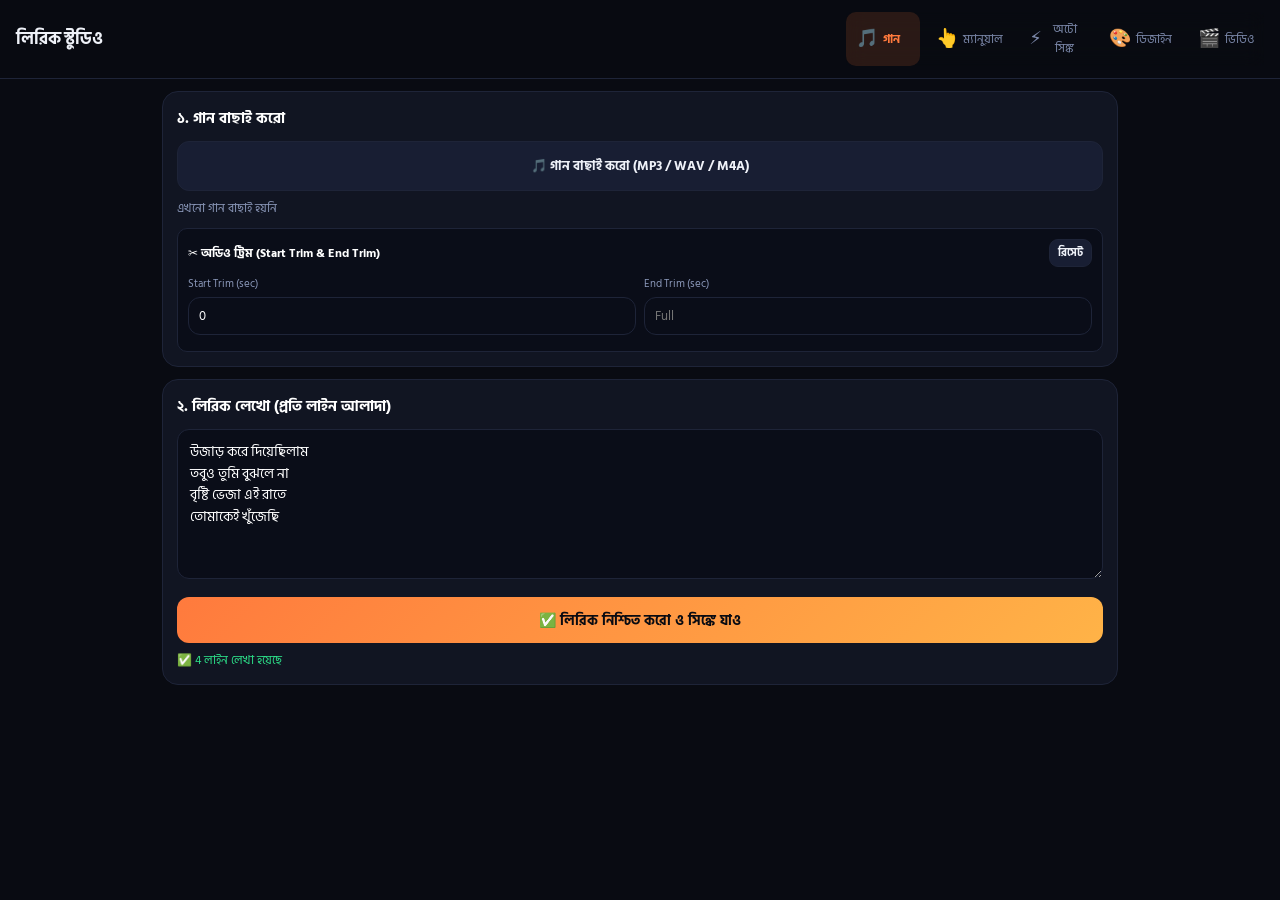
==== commit 6fe82433: "feat: add transition speed control and UI updates - Add transition speed slider to DesignTab - Imple" ====
--- a/public/lyric-studio-fixed.html
+++ b/public/lyric-studio-fixed.html
@@ -57,9 +57,40 @@
 .kbd-bar{margin-top:10px;padding:8px 10px;border-radius:10px;border:1px solid var(--line);background:#0a0d18;font-size:11px;color:var(--muted);display:flex;flex-wrap:wrap;gap:6px 12px;align-items:center}
 @media(min-width:860px){
   body{padding-bottom:24px}
-  .tabs{position:static;border-top:0;background:transparent;padding:0;gap:6px;max-width:460px}
-  .tab{flex-direction:row;padding:8px 12px;border-radius:10px;font-size:13px;gap:6px}
+  .tabs{position:static;border-top:0;background:transparent;padding:0;gap:6px;max-width:540px}
+  .tab{flex-direction:row;padding:8px 10px;border-radius:10px;font-size:12px;gap:5px}
   .tab.active{background:rgba(255,122,61,.14)}
+}
+body.embedded{padding-bottom:16px}
+body.embedded .top{flex-direction:column;align-items:stretch;gap:0;padding:6px 8px}
+body.embedded .brand{display:none}
+body.embedded .tabs{position:static;border-top:0;background:#111522;border:1px solid var(--line);border-radius:12px;padding:3px;gap:3px;max-width:none}
+body.embedded .tab{flex-direction:column;padding:5px 2px;border-radius:9px;font-size:10px;gap:2px;justify-content:center}
+body.embedded .tab .ic{font-size:14px}
+body.embedded .tab.active{background:rgba(255,122,61,.2)}
+/* Zero-scroll split screen for Manual Sync (p2) */
+html.manual-lock,body.manual-sync-active{height:100%;overflow:hidden}
+body.manual-sync-active{display:flex;flex-direction:column;padding-bottom:0}
+body.manual-sync-active .wrap{flex:1;min-height:0;width:100%;padding:6px 8px calc(66px + env(safe-area-inset-bottom,0px));display:flex;flex-direction:column;overflow:hidden}
+body.embedded.manual-sync-active .wrap{padding:6px 8px 6px}
+@media(min-width:860px){body.manual-sync-active .wrap{padding:10px 12px 12px}}
+#p2.active{display:flex;flex-direction:column;flex:1;min-height:0;gap:6px;overflow:hidden}
+.ms-stage{flex-shrink:0;padding:6px 8px;margin-bottom:0}
+.ms-stage .preview-box{max-height:23vh;display:flex;align-items:center;justify-content:center;background:#000}
+.ms-stage .preview-box canvas{width:auto;max-width:100%;height:100%;max-height:23vh;object-fit:contain;margin:0 auto}
+.ms-ctrl{flex-shrink:0;padding:8px 10px;margin-bottom:0}
+.ms-list{flex:1;min-height:92px;display:flex;flex-direction:column;padding:8px 10px;margin-bottom:0;overflow:hidden}
+.ms-list #syncList{flex:1;min-height:0;max-height:none;overflow-y:auto;-webkit-overflow-scrolling:touch}
+.ms-cue{display:flex;align-items:center;gap:8px;background:#0a0d18;border:1px solid rgba(255,122,61,.4);border-radius:11px;padding:6px 9px}
+.ms-step-btn{border:1px solid #263050;background:#161c30;color:#eef1f8;border-radius:8px;width:30px;height:24px;display:flex;align-items:center;justify-content:center;cursor:pointer;font-size:11px;font-weight:700;padding:0}
+.ms-step-btn:active{transform:scale(.95)}
+.ms-grid5{display:grid;grid-template-columns:repeat(5,1fr);gap:5px;margin-top:6px}
+.ms-grid5 .btn{padding:4px 2px;min-height:34px;font-size:11px;border-radius:9px}
+.design-sticky{position:sticky;top:52px;z-index:14;padding:8px;box-shadow:0 10px 26px rgba(0,0,0,.55)}
+body.embedded .design-sticky{top:56px}
+@media(max-width:859px){
+  .design-sticky .preview-box{max-height:24vh;display:flex;align-items:center;justify-content:center}
+  .design-sticky .preview-box canvas{width:auto;max-width:100%;height:100%;max-height:24vh;object-fit:contain;margin:0 auto}
 }
 </style>
 </head>
@@ -67,8 +98,9 @@
 <div class="top">
   <span class="brand">লিরিক স্টুডিও</span>
   <div class="tabs" id="navTabs">
-    <button class="tab active" onclick="go(1)" id="t1"><span class="ic">🎵</span><span>গান ও লিরিক</span></button>
-    <button class="tab" onclick="go(2)" id="t2"><span class="ic">⏱️</span><span>সিঙ্ক</span></button>
+    <button class="tab active" onclick="go(1)" id="t1"><span class="ic">🎵</span><span>গান</span></button>
+    <button class="tab" onclick="go(2)" id="t2"><span class="ic">👆</span><span>ম্যানুয়াল</span></button>
+    <button class="tab" onclick="go(5)" id="t5"><span class="ic">⚡</span><span>অটো সিঙ্ক</span></button>
     <button class="tab" onclick="go(3)" id="t3"><span class="ic">🎨</span><span>ডিজাইন</span></button>
     <button class="tab" onclick="go(4)" id="t4"><span class="ic">🎬</span><span>ভিডিও</span></button>
   </div>
@@ -114,95 +146,132 @@
   </div>
 </div>
 
-<!-- ট্যাব ২ : সিঙ্ক -->
+<!-- ট্যাব ২ : স্ক্রিন দেখে ম্যানুয়াল সিঙ্ক (Zero-Scroll Split View) -->
 <div class="page" id="p2">
+  <div class="card ms-stage">
+    <div class="preview-box" id="prevWrap2"><canvas id="c2" width="640" height="360"></canvas></div>
+    <div class="progress" id="progBar" onclick="seekBar(event,'progBar')" style="margin:6px 0 4px"><div id="prog"></div></div>
+    <div style="display:flex;align-items:center;justify-content:space-between;gap:6px">
+      <div style="display:flex;align-items:center;gap:8px;font-size:11px;min-width:0">
+        <span id="time" class="mono">0:00.0 / 0:00.0</span>
+        <span id="lineInfo" class="mono muted">সিংক 0/0</span>
+      </div>
+      <div style="display:flex;gap:4px;flex-shrink:0">
+        <button class="btn btn-dark btn-sm" style="flex:none;min-height:32px;padding:3px 10px;background:var(--accent);color:#090b12;border:0" onclick="togglePlay()" id="playBtn">▶ চালাও</button>
+        <button class="btn btn-dark btn-sm" style="flex:none;min-height:32px;padding:3px 7px" onclick="restart()" title="শুরু থেকে">⏮</button>
+        <button class="btn btn-dark btn-sm" style="flex:none;min-height:32px;padding:3px 7px" onclick="seekRel(-2)" title="২ সেকেন্ড পেছনে">-2s</button>
+        <button class="btn btn-dark btn-sm" style="flex:none;min-height:32px;padding:3px 7px" onclick="seekRel(2)" title="২ সেকেন্ড সামনে">+2s</button>
+      </div>
+    </div>
+  </div>
+
+  <div class="card ms-ctrl">
+    <div class="ms-cue">
+      <div style="min-width:0;flex:1">
+        <div style="display:flex;justify-content:space-between;font-size:10px;color:var(--muted);margin-bottom:2px">
+          <span id="nextLineIdx">এখন ট্যাপের লাইন #1</span>
+          <span id="nextLineTime" class="mono">সিংক বাকি</span>
+        </div>
+        <div id="nextLine" style="font-size:14px;font-weight:700;color:var(--accent2);white-space:nowrap;overflow:hidden;text-overflow:ellipsis"></div>
+      </div>
+      <div style="display:flex;flex-direction:column;gap:3px;flex-shrink:0">
+        <button class="ms-step-btn" onclick="stepLine(-1)" title="আগের লাইন">▲</button>
+        <button class="ms-step-btn" onclick="stepLine(1)" title="পরের লাইন">▼</button>
+      </div>
+    </div>
+    <div class="row" style="margin:7px 0 0;gap:6px">
+      <button class="syncBtn" style="flex:2.3;margin:0;min-height:48px;font-size:14px" onclick="markLine()">🎯 এই লাইন এখন (ট্যাপ)</button>
+      <button class="btn btn-dark" style="flex:.85;min-height:48px;padding:6px 8px" onclick="insertGap()">♪ গ্যাপ</button>
+    </div>
+    <div class="ms-grid5">
+      <button class="btn btn-dark btn-sm" onclick="adjust(-0.5)">-0.5s</button>
+      <button class="btn btn-dark btn-sm" onclick="adjust(-0.1)">-0.1s</button>
+      <button class="btn btn-dark btn-sm" onclick="adjust(0.1)">+0.1s</button>
+      <button class="btn btn-dark btn-sm" onclick="adjust(0.5)">+0.5s</button>
+      <button class="btn btn-dark btn-sm" onclick="undoMark()">↩ আনডু</button>
+    </div>
+    <div id="syncMsg" class="ok" style="margin-top:4px;font-size:11px"></div>
+  </div>
+
+  <div class="card ms-list">
+    <div style="display:flex;justify-content:space-between;align-items:center;margin-bottom:5px;flex-shrink:0">
+      <span style="font-size:12px;font-weight:700;color:#fff">সিংক লিস্ট (স্বয়ংক্রিয় স্ক্রল)</span>
+      <button class="btn btn-dark btn-sm" style="flex:none;min-height:26px;padding:2px 8px;font-size:11px;color:var(--accent2)" onclick="go(5)">⚡ অটো সিঙ্ক →</button>
+    </div>
+    <div id="syncList"></div>
+  </div>
+</div>
+
+<!-- ট্যাব ৫ : অটো সিঙ্ক ও ফাইন টিউন -->
+<div class="page" id="p5">
   <div class="card" style="padding:8px">
-    <div class="preview-box" id="prevWrap2"><canvas id="c2" width="640" height="360"></canvas></div>
-  </div>
+    <div class="preview-box" id="prevWrap5"><canvas id="c5" width="640" height="360"></canvas></div>
+    <div class="progress" id="progBar5" onclick="seekBar(event,'progBar5')" style="margin:8px 0 4px"><div id="prog5"></div></div>
+    <div class="row" style="justify-content:space-between;align-items:center;font-size:12px">
+      <span id="time5" class="mono">0:00.0 / 0:00.0</span>
+      <span id="lineInfo5" class="mono muted">সিংক 0/0</span>
+    </div>
+    <div class="row" style="margin-top:6px">
+      <button class="btn btn-dark btn-sm" onclick="togglePlay()" id="playBtn5">▶ চালাও</button>
+      <button class="btn btn-dark btn-sm" onclick="restart()">⏮ শুরু</button>
+      <button class="btn btn-dark btn-sm" onclick="seekRel(-3)">⏪ 3s</button>
+      <button class="btn btn-dark btn-sm" onclick="seekRel(3)">3s ⏩</button>
+    </div>
+  </div>
+
   <div class="card">
-    <div class="progress" id="progBar" onclick="seekBar(event)"><div id="prog"></div></div>
-    <div class="row" style="justify-content:space-between;font-size:13px">
-      <span id="time" class="mono">0:00.0 / 0:00.0</span>
-      <span id="lineInfo" class="mono">লাইন 0/0</span>
-    </div>
-    <div class="row" style="margin-top:8px">
-      <button class="btn btn-dark" onclick="togglePlay()" id="playBtn">▶ চালাও</button>
-      <button class="btn btn-dark" onclick="restart()">⏮ শুরু</button>
-      <button class="btn btn-dark" onclick="seekRel(-5)">⏪ 5s</button>
-      <button class="btn btn-dark" onclick="seekRel(5)">5s ⏩</button>
-    </div>
-    <div class="row" style="margin-top:10px;background:#0a0d18;padding:4px;border-radius:10px;border:1px solid var(--border)">
-      <button class="btn btn-dark btn-sm sel" id="modeManualBtn" onclick="setSyncMode('manual')">✋ Manual Sync</button>
-      <button class="btn btn-dark btn-sm" id="modeAutoBtn" onclick="setSyncMode('auto')">⚡ Auto Sync</button>
-    </div>
-
-    <div style="margin-top:10px;padding:10px;border-radius:10px;border:1px solid var(--border);background:#0a0d18">
+    <h3>⚡ অটো সিঙ্ক ও ইন্ট্রো সময়</h3>
+    <div style="padding:10px;border-radius:10px;border:1px solid var(--border);background:#0a0d18">
       <div style="display:flex;justify-content:space-between;align-items:center;gap:8px;margin-bottom:6px">
         <label style="margin:0;color:var(--text);font-weight:700">ইন্ট্রো সময় (Intro Seconds)</label>
         <button class="btn btn-dark btn-sm" style="flex:none;min-height:30px;padding:4px 10px;font-size:11px;color:var(--accent2)" onclick="captureIntroFromAudio()">🎯 অডিও সময় নাও</button>
       </div>
-      <div style="font-size:11px;color:var(--muted);margin-bottom:8px">গানের শুরুতে যত সেকেন্ড ইন্ট্রো আছে লিখো—ভুল সিংক ঠিক করতে বা অটো সিংকে নিখুঁত সময় দেবে।</div>
+      <div style="font-size:11px;color:var(--muted);margin-bottom:8px">গানের শুরুতে যত সেকেন্ড ইন্ট্রো আছে দিন—ভুল সিংক ঠিক করতে বা অটো সিংকে নিখুঁত সময় দেবে।</div>
       <div class="row" style="align-items:center">
         <input id="introSecondsInput" type="number" min="0" step="0.1" value="3" oninput="saveIntroSec()" placeholder="যেমন: 5" style="flex:1;min-height:38px;margin:0;padding:8px 10px;font-size:13px">
         <button class="btn btn-dark btn-sm" style="flex:1.4;min-height:38px" onclick="alignSyncToIntro()">ইন্ট্রো থেকে সিংক ঠিক করো</button>
       </div>
     </div>
 
-    <div id="autoSyncPane" style="display:none;margin-top:10px;padding:10px;border-radius:10px;border:1px solid var(--border);background:#0a0d18">
-      <div style="font-size:12px;color:var(--muted);margin-bottom:8px">গানের ইন্ট্রো সময় বাদ দিয়ে সব লিরিক লাইনে সমানভাবে টাইমিং বসবে।</div>
-      <div class="row">
-        <button class="syncBtn" style="flex:2;margin:0;min-height:48px" onclick="autoSync()">⚡ Auto Sync চালু করো</button>
-        <button class="btn btn-dark btn-sm" style="flex:1" onclick="undoMark()">↩ Undo</button>
+    <div class="row" style="margin-top:10px">
+      <button class="syncBtn" style="flex:2;margin:0;min-height:48px" onclick="autoSync()">⚡ Auto Sync চালু করো</button>
+      <button class="btn btn-dark btn-sm" style="flex:.9;min-height:48px" onclick="undoMark()">↩ Undo</button>
+    </div>
+
+    <div style="margin-top:10px;padding:10px;border-radius:10px;border:1px solid var(--border);background:#0a0d18">
+      <label style="margin:0 0 6px;color:var(--text);font-weight:700">সব লাইন একসাথে আগে/পরে সরান (Batch Offset)</label>
+      <div class="row" style="margin-bottom:8px">
+        <button class="btn btn-dark btn-sm" onclick="quickBatchOffset(-0.5)">-0.5s</button>
+        <button class="btn btn-dark btn-sm" onclick="quickBatchOffset(-0.2)">-0.2s</button>
+        <button class="btn btn-dark btn-sm" onclick="quickBatchOffset(0.2)">+0.2s</button>
+        <button class="btn btn-dark btn-sm" onclick="quickBatchOffset(0.5)">+0.5s</button>
       </div>
-    </div>
-
-    <div id="manualSyncPane">
-      <div id="nextLine" style="font-size:13px;color:var(--accent2);margin-top:10px;min-height:18px"></div>
-      <div class="row" style="margin:8px 0">
-        <button class="syncBtn" style="flex:2;margin:0" onclick="markLine()">👉 এই লাইন এখন শুরু (SET)</button>
-        <button class="btn btn-dark" style="flex:1" onclick="insertGap()">⏸ Gap</button>
+      <div class="row" style="align-items:center">
+        <input id="batchOffsetInput" type="number" step="0.1" placeholder="কাস্টম সেকেন্ড (যেমন: 0.5 বা -0.5)" style="flex:2;min-height:38px;margin:0;padding:8px 10px;font-size:13px">
+        <button class="btn btn-dark btn-sm" style="flex:1;min-height:38px" onclick="applyBatchOffset()">প্রয়োগ করো</button>
       </div>
-      <div class="row">
-        <button class="btn btn-dark btn-sm" onclick="adjust(-0.5)">-০.৫s</button>
-        <button class="btn btn-dark btn-sm" onclick="adjust(-0.1)">-০.১s</button>
-        <button class="btn btn-dark btn-sm" onclick="adjust(0.1)">+০.১s</button>
-        <button class="btn btn-dark btn-sm" onclick="adjust(0.5)">+০.৫s</button>
-        <button class="btn btn-dark btn-sm" onclick="undoMark()">↩ Undo</button>
-        <button class="btn btn-dark btn-sm" onclick="autoSync()">⚡ অটো ভাগ</button>
-      </div>
-      <div class="row" style="margin-top:8px;align-items:center">
-        <input id="manualLineTimeInput" type="number" min="0" step="0.1" placeholder="সিলেক্টেড লাইন সময় (sec)" style="flex:2;min-height:38px;margin:0;padding:8px 10px;font-size:13px">
-        <button class="btn btn-dark btn-sm" style="flex:1;min-height:38px" onclick="setManualLineTime()">সময় সেট</button>
-      </div>
-    </div>
-
-    <div class="row" style="margin-top:8px;align-items:center">
-      <input id="batchOffsetInput" type="number" step="0.1" placeholder="Batch Offset (s): যেমন 0.5 বা -0.5" style="flex:2;min-height:38px;margin:0;padding:8px 10px;font-size:13px">
-      <button class="btn btn-dark btn-sm" style="flex:1;min-height:38px" onclick="applyBatchOffset()">প্রয়োগ করো</button>
-    </div>
-    <div id="syncMsg" class="ok" style="margin-top:8px"></div>
-    <div class="kbd-bar">
-      <strong style="color:#9aa6c8">⌨ শর্টকাট:</strong>
-      <span><span class="kbd">Space</span> Play/Pause</span>
-      <span><span class="kbd">←/→</span> ±5s (Shift ±1s)</span>
-      <span><span class="kbd">M</span> Mark (SET)</span>
-      <span><span class="kbd">G</span> Gap</span>
-      <span><span class="kbd">↑/↓</span> লাইন</span>
-      <span><span class="kbd">[/]</span> ±0.1s</span>
-      <span><span class="kbd">Z</span> Undo</span>
-    </div>
-  </div>
+    </div>
+
+    <div class="row" style="margin-top:10px;align-items:center">
+      <input id="manualLineTimeInput" type="number" min="0" step="0.1" placeholder="সিলেক্টেড লাইনের সময় (sec)" style="flex:2;min-height:38px;margin:0;padding:8px 10px;font-size:13px">
+      <button class="btn btn-dark btn-sm" style="flex:1;min-height:38px" onclick="setManualLineTime()">সময় সেট</button>
+    </div>
+
+    <button class="btn btn-dark" style="width:100%;margin-top:10px;border-color:rgba(255,122,61,.5);color:var(--accent2)" onclick="go(2)">👆 অটো সিঙ্ক না মিললে স্ক্রিন দেখে ম্যানুয়াল সিঙ্ক করো →</button>
+    <div id="syncMsg5" class="ok" style="margin-top:8px"></div>
+  </div>
+
   <div class="card">
-    <h3>সিংক লিস্ট (ক্লিক করে সিলেক্ট করো বা Go চাপো)</h3>
-    <div id="syncList"></div>
+    <h3>সব লাইনের টাইমলাইন (ক্লিক করে বাছাই বা Go চাপো)</h3>
+    <div id="syncList5" style="max-height:260px;overflow-y:auto"></div>
   </div>
 </div>
 
 <!-- ট্যাব ৩ : ডিজাইন -->
 <div class="page" id="p3">
-  <div class="card" style="padding:8px">
+  <div class="card design-sticky">
     <div class="preview-box" id="prevWrap3"><canvas id="c3" width="640" height="360"></canvas></div>
-    <button class="btn btn-accent" style="margin-top:8px" onclick="openFullscreenPreview()">⛶ Fullscreen Preview</button>
+    <button class="btn btn-accent btn-sm" style="margin-top:6px;min-height:34px;font-size:12px" onclick="openFullscreenPreview()">⛶ Fullscreen Preview</button>
   </div>
   <div class="card">
     <h3>ব্যাকগ্রাউন্ড থিম ও মিডিয়া</h3>
@@ -243,7 +312,7 @@
     </div>
     <label>Overlay Opacity (<span id="bgOverlayOpacityVal" class="mono">0</span>%)</label>
     <input type="range" id="bgOverlayOpacity" min="0" max="100" value="0" oninput="updateDesign()">
-    <label>Video Filters</label>
+    <label>Video Filter</label>
     <select id="videoFilter" onchange="updateDesign()">
       <option value="none">None</option>
       <option value="grayscale">Grayscale</option>
@@ -265,6 +334,8 @@
       <option value="Slide" selected>Slide</option>
       <option value="None">None</option>
     </select>
+    <label>Transition Speed (<span id="transitionSpeedVal" class="mono">0.40</span>s)</label>
+    <input type="range" id="transitionSpeed" min="0.1" max="2" step="0.05" value="0.4" oninput="previewAnimStart=performance.now();updateDesign()">
     <label>Text Alignment</label>
     <div class="row" style="margin-top:6px">
       <button class="btn btn-dark btn-sm" id="alignLeft" onclick="setAlign('left')">Left</button>
@@ -338,7 +409,9 @@
     <div id="vstatus" class="ok"></div>
     <video id="rv" controls playsinline style="display:none;width:100%;margin-top:10px;border-radius:12px"></video>
     <a id="dl" class="btn btn-accent" style="display:none;margin-top:10px;text-decoration:none" onclick="return handleDownloadRendered(event)">⬇ ভিডিও ডাউনলোড</a>
-    <button id="shareBtn" class="btn btn-dark" style="display:none;width:100%;margin-top:8px" onclick="shareVideo()">📤 শেয়ার / সেভ</button>
+    <button id="dlAlt" type="button" class="btn btn-dark" style="display:none;width:100%;margin-top:8px" onclick="downloadRenderedAlt()">📥 বিকল্প ডাউনলোড (APK / WebView)</button>
+    <button id="shareBtn" type="button" class="btn btn-dark" style="display:none;width:100%;margin-top:8px" onclick="shareVideo()">📤 শেয়ার / ফোনে সেভ</button>
+    <div id="dlHelp" class="muted" style="display:none;margin-top:8px;font-size:12px;line-height:1.5">টিপস: সরাসরি ডাউনলোড না হলে <b>বিকল্প ডাউনলোড (APK / WebView)</b> বা <b>শেয়ার / ফোনে সেভ</b> চাপুন, অথবা উপরের ভিডিও প্লেয়ারের <b>⋮</b> মেনু থেকে Download করুন।</div>
   </div>
   <div class="card">
     <h3>প্রজেক্ট ম্যানেজার (Project Manager)</h3>
@@ -405,25 +478,93 @@
   toastTimer=setTimeout(()=>{el.style.display='none';},3200);
 }
 const esc=s=>String(s).replace(/[&<>"']/g,c=>({'&':'&amp;','<':'&lt;','>':'&gt;','"':'&quot;',"'":'&#39;'}[c]));
-function store(k,v){try{localStorage.setItem(k,JSON.stringify(v));return true;}catch(e){return false;}}
-function load(k,d){try{const v=localStorage.getItem(k);return v?JSON.parse(v):d;}catch(e){return d;}}
+const _memStore=Object.assign({},(window.__TCS_INIT_STORAGE__&&typeof window.__TCS_INIT_STORAGE__==='object')?window.__TCS_INIT_STORAGE__:{});
+function getSafeStorage(){
+  try{localStorage.setItem('_tcs_ls','1');localStorage.removeItem('_tcs_ls');return localStorage;}catch(e){}
+  try{if(window.parent&&window.parent!==window&&window.parent.localStorage){window.parent.localStorage.setItem('_tcs_ls','1');window.parent.localStorage.removeItem('_tcs_ls');return window.parent.localStorage;}}catch(e){}
+  return null;
+}
+function getAndroidBridge(){
+  try{if(window.AndroidBridge&&typeof window.AndroidBridge.startFileSave==='function')return window.AndroidBridge;}catch(e){}
+  try{if(window.parent&&window.parent!==window&&window.parent.AndroidBridge&&typeof window.parent.AndroidBridge.startFileSave==='function')return window.parent.AndroidBridge;}catch(e){}
+  return null;
+}
+function store(k,v){
+  const raw=JSON.stringify(v);
+  _memStore[k]=raw;
+  let ok=false;
+  try{const st=getSafeStorage();if(st){st.setItem(k,raw);ok=true;}}catch(e){}
+  try{if(window.parent&&window.parent!==window){window.parent.postMessage({type:'TCS_STORAGE_SET',key:k,value:raw},'*');ok=true;}}catch(e){}
+  return ok;
+}
+function load(k,d){
+  try{const st=getSafeStorage();if(st){const v=st.getItem(k);if(v!=null){_memStore[k]=v;return JSON.parse(v);}}}catch(e){}
+  try{if(_memStore[k]!=null)return JSON.parse(_memStore[k]);}catch(e){}
+  return d;
+}
 function format(s){if(!isFinite(s)||s<0)s=0;const tn=Math.round(s*10);const m=Math.floor(tn/600);const sec=(tn%600)/10;return m+':'+sec.toFixed(1).padStart(4,'0');}
 function lrcTime(t){const cs=Math.max(0,Math.round(t*100));const p=n=>String(n).padStart(2,'0');return '['+p(Math.floor(cs/6000))+':'+p(Math.floor((cs%6000)/100))+'.'+p(cs%100)+']';}
+function triggerLocalDownload(blob,name){
+  const dlBlob=new Blob([blob],{type:'application/octet-stream'});
+  const url=URL.createObjectURL(dlBlob);
+  const a=document.createElement('a');
+  a.href=url;a.download=name;a.rel='noopener';a.style.display='none';
+  document.body.appendChild(a);a.click();
+  setTimeout(()=>{try{a.remove();}catch(e){}try{URL.revokeObjectURL(url);}catch(e){}},60000);
+}
+function triggerDataUrlDownload(blob,name){
+  if(!blob) return;
+  if(blob.size>48*1024*1024){
+    notify('ফাইলটি অনেক বড় ('+(blob.size/1024/1024).toFixed(1)+' MB) — বিকল্প ডাউনলোড চেষ্টা হচ্ছে, না হলে শেয়ার / GitHub APK ব্যবহার করুন।','warn');
+  } else {
+    notify('বিকল্প ডাউনলোড (APK / WebView) প্রস্তুত হচ্ছে…','ok');
+  }
+  const reader=new FileReader();
+  reader.onerror=()=>notify('বিকল্প ডাউনলোড ব্যর্থ হয়েছে — শেয়ার বাটন বা GitHub APK ব্যবহার করুন।','err');
+  reader.onloadend=()=>{
+    const dataUrl=String(reader.result||'');
+    if(!dataUrl||dataUrl.indexOf('data:')!==0){notify('ফাইল ডেটা পড়া যায়নি।','err');return;}
+    try{
+      if(window.parent&&window.parent!==window){
+        if(typeof window.parent.__TCS_TRIGGER_DATA_URL__==='function'){
+          window.parent.__TCS_TRIGGER_DATA_URL__(dataUrl,name);
+          notify('ডাউনলোড পাঠানো হয়েছে: '+name,'ok');
+          return;
+        }
+        window.parent.postMessage({type:'TCS_DOWNLOAD_DATA_URL',name:name,dataUrl:dataUrl},'*');
+        notify('ডাউনলোড পাঠানো হয়েছে: '+name,'ok');
+        return;
+      }
+    }catch(e){}
+    try{
+      const a=document.createElement('a');
+      a.href=dataUrl;a.download=name;a.style.display='none';
+      document.body.appendChild(a);a.click();
+      setTimeout(()=>{try{a.remove();}catch(e){}},4000);
+      notify('ডাউনলোড শুরু হয়েছে: '+name,'ok');
+    }catch(e){
+      notify('ডাউনলোড ব্লক হয়েছে — শেয়ার বাটন বা GitHub APK ব্যবহার করুন।','err');
+    }
+  };
+  reader.readAsDataURL(new Blob([blob],{type:'application/octet-stream'}));
+}
 function saveBlob(blob,name){
-  if(window.AndroidBridge && typeof window.AndroidBridge.startFileSave==='function'){
-    notify('ফাইল ফোনের Downloads/LyricStudio ফোল্ডারে সেভ হচ্ছে…','ok');
+  if(!blob||!blob.size){notify('ডাউনলোড করার মতো ফাইল নেই','warn');return;}
+  const bridge=getAndroidBridge();
+  if(bridge){
+    notify('ফাইল ফোনের Downloads/TanvirCreativeStudio ফোল্ডারে সেভ হচ্ছে…','ok');
     const reader=new FileReader();
     reader.onloadend=()=>{
       try{
         const res=String(reader.result||'');
         const b64=res.indexOf(',')>=0?res.split(',')[1]:res;
         const mime=blob.type||'application/octet-stream';
-        const id=window.AndroidBridge.startFileSave(name,mime);
+        const id=bridge.startFileSave(name,mime);
         const chunkSize=262144;
         for(let i=0;i<b64.length;i+=chunkSize){
-          window.AndroidBridge.appendFileChunk(id,b64.slice(i,i+chunkSize));
+          bridge.appendFileChunk(id,b64.slice(i,i+chunkSize));
         }
-        window.AndroidBridge.finishFileSave(id);
+        bridge.finishFileSave(id);
       }catch(e){
         notify('ফাইল সেভ করা যায়নি: '+(e&&e.message?e.message:'error'),'err');
       }
@@ -431,21 +572,83 @@
     reader.readAsDataURL(blob);
     return;
   }
-  const url=URL.createObjectURL(blob);const a=document.createElement('a');a.href=url;a.download=name;document.body.appendChild(a);a.click();a.remove();setTimeout(()=>URL.revokeObjectURL(url),15000);
+  if(window.parent && window.parent!==window){
+    try{
+      if(window.parent.__TCS_HAS_ANDROID_BRIDGE__){
+        notify('ফাইল ফোনের Downloads ফোল্ডারে সেভ হচ্ছে…','ok');
+        const reader=new FileReader();
+        reader.onloadend=()=>{
+          const res=String(reader.result||'');
+          const b64=res.indexOf(',')>=0?res.split(',')[1]:res;
+          window.parent.postMessage({type:'TCS_SAVE_FILE',name:name,mime:blob.type||'application/octet-stream',base64:b64},'*');
+        };
+        reader.readAsDataURL(blob);
+        return;
+      }
+    }catch(e){}
+    // Synchronous top-level download (preserves user click gesture on same-origin / srcdoc)
+    try{
+      if(typeof window.parent.__TCS_TRIGGER_DOWNLOAD__==='function'){
+        window.parent.__TCS_TRIGGER_DOWNLOAD__(blob,name);
+        notify('ডাউনলোড শুরু হয়েছে: '+name+' (না হলে নিচের বিকল্প ডাউনলোড চাপুন)','ok');
+        return;
+      }
+    }catch(e){}
+    // Cross-origin parent fallback via transferable ArrayBuffer
+    try{
+      const r=new FileReader();
+      r.onloadend=()=>{
+        const buf=r.result;
+        try{
+          if(buf instanceof ArrayBuffer){
+            window.parent.postMessage({type:'TCS_DOWNLOAD_FILE',name:name,mime:blob.type||'application/octet-stream',buffer:buf},'*',[buf]);
+            return;
+          }
+        }catch(e){}
+        try{window.parent.postMessage({type:'TCS_DOWNLOAD_FILE',name:name,mime:blob.type||'application/octet-stream',buffer:buf},'*');}catch(e2){}
+      };
+      r.readAsArrayBuffer(blob);
+      notify('ডাউনলোড শুরু হয়েছে: '+name+' (না হলে নিচের বিকল্প ডাউনলোড চাপুন)','ok');
+      return;
+    }catch(e){}
+  }
+  triggerLocalDownload(blob,name);
+  notify('ডাউনলোড শুরু হয়েছে: '+name+' (না হলে নিচের বিকল্প ডাউনলোড চাপুন)','ok');
 }
 function handleDownloadRendered(ev){
-  if(window.AndroidBridge && lastBlob){
-    if(ev) ev.preventDefault();
-    saveBlob(lastBlob,'lyric-video.'+lastExt);
-    return false;
-  }
-  return true;
-}
+  if(ev) ev.preventDefault();
+  if(!lastBlob||!lastBlob.size){notify('আগে ভিডিও রেন্ডার করো','warn');return false;}
+  saveBlob(lastBlob,'lyric-video.'+lastExt);
+  return false;
+}
+function downloadRenderedAlt(){
+  if(!lastBlob||!lastBlob.size){notify('আগে ভিডিও রেন্ডার করো','warn');return;}
+  if(getAndroidBridge()){saveBlob(lastBlob,'lyric-video.'+lastExt);return;}
+  triggerDataUrlDownload(lastBlob,'lyric-video.'+lastExt);
+}
+window.pauseAll=function(){
+  try{audio.pause();}catch(e){}
+  try{if(bgMedia&&bgMedia.pause)bgMedia.pause();}catch(e){}
+};
+window.addEventListener('message',function(ev){
+  const msg=ev&&ev.data;
+  if(!msg||typeof msg!=='object') return;
+  if(msg.type==='TCS_IMPORT_LYRICS'&&typeof msg.text==='string'&&msg.text.trim()){
+    $('ly').value=msg.text.trim();
+    updateLiveLineCount();
+    parseLyrics();
+    go(1);
+    notify('ট্রান্সলেটর থেকে লিরিক চলে এসেছে!','ok');
+  }
+});
+const TAB_ORDER=[1,2,5,3,4];
 window.onAndroidBack=function(){
   if(fsOpen){closeFullscreenPreview();return true;}
-  if(curPage>1){go(curPage-1);return true;}
+  const idx=TAB_ORDER.indexOf(curPage);
+  if(idx>0){go(TAB_ORDER[idx-1]);return true;}
   return false;
 };
+if(window.self!==window.top){document.body.classList.add('embedded');}
 
 function go(n){
   curPage=n;
@@ -453,7 +656,11 @@
   document.querySelectorAll('.tab').forEach(t=>t.classList.remove('active'));
   $('p'+n).classList.add('active');
   $('t'+n).classList.add('active');
-  if(n>=2 && !lyrics.length) parseLyrics();
+  const lock=(n===2);
+  document.documentElement.classList.toggle('manual-lock',lock);
+  document.body.classList.toggle('manual-sync-active',lock);
+  if(n!==1 && !lyrics.length) parseLyrics();
+  if(n===2 || n===5) renderSync();
 }
 
 /* ---------- গান ---------- */
@@ -516,8 +723,15 @@
 }
 audio.addEventListener('error',()=>{if(audio.getAttribute('src')) notify('গানটা লোড করা যায়নি, অন্য ফাইল চেষ্টা করো','err');});
 ['timeupdate','loadedmetadata','durationchange','seeked'].forEach(ev=>audio.addEventListener(ev,updateTimeUI));
-audio.addEventListener('play',()=>{$('playBtn').innerText='⏸ থামাও';});
-['pause','ended'].forEach(ev=>audio.addEventListener(ev,()=>{$('playBtn').innerText='▶ চালাও';}));
+let lastActivePlayIdx=-2;
+audio.addEventListener('play',()=>{
+  $('playBtn').innerText='⏸ থামাও';
+  if($('playBtn5')) $('playBtn5').innerText='⏸ থামাও';
+});
+['pause','ended'].forEach(ev=>audio.addEventListener(ev,()=>{
+  $('playBtn').innerText='▶ চালাও';
+  if($('playBtn5')) $('playBtn5').innerText='▶ চালাও';
+}));
 function updateTimeUI(){
   const b=getTrimBounds();
   if(!rec && !audio.paused){
@@ -526,14 +740,26 @@
     else if(isFinite(b.end)&&b.end>b.start&&cur>=b.end){audio.pause();audio.currentTime=b.end;}
   }
   const t=audio.currentTime||0, d=audio.duration;
-  $('time').innerText=format(t)+' / '+format(d);
-  $('prog').style.width=(isFinite(d)&&d>0?Math.min(100,t/d*100):0)+'%';
+  const txt=format(t)+' / '+format(d);
+  const pct=(isFinite(d)&&d>0?Math.min(100,t/d*100):0)+'%';
+  $('time').innerText=txt;
+  $('prog').style.width=pct;
+  if($('time5')) $('time5').innerText=txt;
+  if($('prog5')) $('prog5').style.width=pct;
+  const activeNow=lineAt(t);
+  if(activeNow!==lastActivePlayIdx){
+    lastActivePlayIdx=activeNow;
+    ['syncList','syncList5'].forEach(listId=>{
+      const box=$(listId); if(!box) return;
+      box.querySelectorAll('.sync-row').forEach((row,idx)=>row.classList.toggle('active-play',idx===activeNow));
+    });
+  }
   updateTrimInfoUI();
 }
-function seekBar(e){
+function seekBar(e,barId){
   const d=audio.duration; if(!d||!isFinite(d)) return;
   const b=getTrimBounds();
-  const r=$('progBar').getBoundingClientRect();
+  const r=$(barId||'progBar').getBoundingClientRect();
   const pct=Math.max(0,Math.min(1,(e.clientX-r.left)/r.width));
   audio.currentTime=Math.max(b.start,Math.min(b.end,pct*d));
 }
@@ -589,11 +815,21 @@
   }
   renderSync();
 }
+function stepLine(delta){
+  if(!lyrics.length) return;
+  selectedIdx=Math.max(0,Math.min(lyrics.length-1,selectedIdx+delta));
+  renderSync();
+}
+function setSyncFeedback(msg){
+  if($('syncMsg')) $('syncMsg').innerText=msg;
+  if($('syncMsg5')) $('syncMsg5').innerText=msg;
+}
 function renderSync(){
   const activePlay=lineAt(audio.currentTime||0);
-  $('syncList').innerHTML=lyrics.map((l,i)=>{
+  lastActivePlayIdx=activePlay;
+  const rowsHtml=lyrics.map((l,i)=>{
     const isGap=l==='♪';
-    const short=isGap?'♪ (বিরতি / Instrumental)':(l.length>32?l.slice(0,32)+'…':l);
+    const short=isGap?'♪ (বিরতি / Instrumental)':(l.length>34?l.slice(0,34)+'…':l);
     const tm=times[i]==null?'—':format(times[i]);
     let dur='';
     if(times[i]!=null){
@@ -603,22 +839,27 @@
     }
     const cls='sync-row'+(i===selectedIdx?' selected':'')+(i===activePlay?' active-play':'');
     return '<div class="'+cls+'" onclick="selectLine('+i+')">'
-      +'<span style="min-width:0;overflow:hidden;text-overflow:ellipsis;white-space:nowrap"><span class="mono" style="opacity:.6;margin-right:6px">'+String(i+1).padStart(2,'0')+'</span>'+esc(short)+'</span>'
-      +'<span style="display:flex;align-items:center;gap:8px;flex-shrink:0"><span class="mono muted">'+tm+dur+'</span>'
-      +(times[i]!=null?'<button class="btn btn-dark btn-sm" style="flex:none;min-height:26px;padding:2px 8px" onclick="jumpToLine('+i+',event)">Go</button>':'')
+      +'<span style="min-width:0;overflow:hidden;text-overflow:ellipsis;white-space:nowrap;font-size:13px"><span class="mono" style="opacity:.6;margin-right:6px;font-size:11px">'+String(i+1).padStart(2,'0')+'</span>'+esc(short)+'</span>'
+      +'<span style="display:flex;align-items:center;gap:6px;flex-shrink:0"><span class="mono muted" style="font-size:11px">'+tm+dur+'</span>'
+      +(times[i]!=null?'<button class="btn btn-dark btn-sm" style="flex:none;min-height:24px;padding:2px 7px;font-size:11px" onclick="jumpToLine('+i+',event)">Go</button>':'')
       +'</span></div>';
   }).join('');
+  $('syncList').innerHTML=rowsHtml;
+  if($('syncList5')) $('syncList5').innerHTML=rowsHtml;
   const syncedCount=times.filter(t=>t!=null).length;
   $('lineInfo').innerText='সিংক '+syncedCount+'/'+lyrics.length;
+  if($('lineInfo5')) $('lineInfo5').innerText='সিংক '+syncedCount+'/'+lyrics.length;
+  if($('nextLineIdx')) $('nextLineIdx').innerText=lyrics.length?('এখন ট্যাপের লাইন #'+(selectedIdx+1)+' / '+lyrics.length):'কোনো লিরিক নেই';
+  if($('nextLineTime')) $('nextLineTime').innerText=(times[selectedIdx]!=null)?format(times[selectedIdx]):'সিংক বাকি';
   $('nextLine').innerText = selectedIdx<lyrics.length
-    ? 'নির্বাচিত লাইন #'+(selectedIdx+1)+': '+(lyrics[selectedIdx]==='♪'?'♪ (বিরতি)':lyrics[selectedIdx])
-    : (lyrics.length?'সব লাইন মার্ক হয়েছে ✅':'');
+    ? (lyrics[selectedIdx]==='♪'?'♪ (বিরতি / Instrumental)':lyrics[selectedIdx])
+    : (lyrics.length?'সব লাইন মার্ক হয়েছে ✅':'আগে গান ট্যাবে লিরিক লিখুন');
   if($('manualLineTimeInput')){
     const st=times[selectedIdx];
     $('manualLineTimeInput').value=(st!=null&&isFinite(st))?st.toFixed(1):'';
   }
   const selRow=$('syncList').querySelector('.sync-row.selected');
-  if(selRow && selRow.scrollIntoView) selRow.scrollIntoView({block:'nearest'});
+  if(selRow && selRow.scrollIntoView) selRow.scrollIntoView({block:'center',behavior:'smooth'});
 }
 
 /* ---------- প্লে / সিংক ---------- */
@@ -659,14 +900,13 @@
 function adjust(d){
   const target=times[selectedIdx]!=null?selectedIdx:(selectedIdx>0&&times[selectedIdx-1]!=null?selectedIdx-1:-1);
   if(target<0){notify('আগে কোনো লাইন সিংক বা সিলেক্ট করো','warn');return;}
+  const b=getTrimBounds();
   pushUndo();
-  times[target]=Math.max(0,(times[target]||0)+d);
+  times[target]=Math.max(b.start,Math.min(b.end,Number(((times[target]||0)+d).toFixed(3))));
   renderSync(); store('times',times);
 }
-function applyBatchOffset(){
-  const raw=$('batchOffsetInput').value.trim();
-  const off=Number(raw);
-  if(!raw||!isFinite(off)||off===0){notify('সঠিক সেকেন্ডের মান দাও (যেমন: 0.5 বা -0.5)','warn');return;}
+function quickBatchOffset(off){
+  if(!isFinite(off)||off===0) return;
   const cnt=times.filter(t=>t!=null).length;
   if(!cnt){notify('এখনো কোনো লাইন সিংক করা হয়নি','warn');return;}
   pushUndo();
@@ -674,15 +914,14 @@
   times=times.map(t=>t==null?null:Math.max(b.start,Math.min(b.end,Number((t+off).toFixed(3)))));
   renderSync(); store('times',times);
   const lbl=(off>0?'+'+off:off)+'s';
-  $('syncMsg').innerText='✅ সব '+cnt+'টি লাইনের সময় '+lbl+' সরানো হয়েছে।';
+  setSyncFeedback('✅ সব '+cnt+'টি লাইনের সময় '+lbl+' সরানো হয়েছে।');
   notify('সব সিংকড লাইনের সময় '+lbl+' পরিবর্তন হয়েছে','ok');
 }
-function setSyncMode(mode){
-  const isAuto=mode==='auto';
-  $('modeManualBtn').classList.toggle('sel',!isAuto);
-  $('modeAutoBtn').classList.toggle('sel',isAuto);
-  $('manualSyncPane').style.display=isAuto?'none':'block';
-  $('autoSyncPane').style.display=isAuto?'block':'none';
+function applyBatchOffset(){
+  const raw=$('batchOffsetInput').value.trim();
+  const off=Number(raw);
+  if(!raw||!isFinite(off)||off===0){notify('সঠিক সেকেন্ডের মান দাও (যেমন: 0.5 বা -0.5)','warn');return;}
+  quickBatchOffset(off);
 }
 function saveIntroSec(){
   const v=Number($('introSecondsInput').value);
@@ -706,7 +945,7 @@
   pushUndo();
   times[selectedIdx]=Math.max(b.start,Math.min(b.end,Number(sec.toFixed(3))));
   renderSync(); store('times',times);
-  $('syncMsg').innerText='✅ লাইন #'+(selectedIdx+1)+' এর সময় '+times[selectedIdx].toFixed(1)+'s সেট হয়েছে।';
+  setSyncFeedback('✅ লাইন #'+(selectedIdx+1)+' এর সময় '+times[selectedIdx].toFixed(1)+'s সেট হয়েছে।');
 }
 function alignSyncToIntro(){
   const firstIdx=times.findIndex(t=>t!=null);
@@ -719,7 +958,7 @@
   pushUndo();
   times=times.map(t=>t==null?null:Math.max(b.start,Math.min(b.end,Number((t+delta).toFixed(3)))));
   renderSync(); store('times',times);
-  $('syncMsg').innerText='✅ ১ম লাইন '+targetStart.toFixed(1)+'s-এ এনে সব লাইনের সিংক ঠিক করা হয়েছে।';
+  setSyncFeedback('✅ ১ম লাইন '+targetStart.toFixed(1)+'s-এ এনে সব লাইনের সিংক ঠিক করা হয়েছে।');
   notify('ইন্ট্রো অনুযায়ী সিংক ঠিক করা হয়েছে!','ok');
 }
 function autoSync(){
@@ -737,9 +976,9 @@
   const per=total/lyrics.length;
   const startAt=b.start+lead;
   times=lyrics.map((_,i)=>Number((startAt+i*per).toFixed(3)));
-  selectedIdx=lyrics.length-1;
+  selectedIdx=0;
   renderSync(); store('times',times);
-  $('syncMsg').innerText='✅ '+b.start.toFixed(1)+'s–'+b.end.toFixed(1)+'s সীমায় শুরুর '+lead.toFixed(1)+'s ইন্ট্রো রেখে '+lyrics.length+'টি লাইন অটো সিংক হয়েছে।';
+  setSyncFeedback('✅ '+b.start.toFixed(1)+'s–'+b.end.toFixed(1)+'s সীমায় শুরুর '+lead.toFixed(1)+'s ইন্ট্রো রেখে '+lyrics.length+'টি লাইন অটো সিংক হয়েছে।');
   notify('অটো সিংক সম্পন্ন ('+lead.toFixed(1)+'s ইন্ট্রো)','ok');
 }
 function lineAt(t){
@@ -783,9 +1022,9 @@
 function setRatio(r){
   ratio=r;
   const [w,h]=PREV[r];
-  ['c2','c3'].forEach(id=>{const c=$(id);c.width=w;c.height=h;});
-  ['prevWrap2','prevWrap3'].forEach(id=>{
-    const p=$(id);
+  ['c2','c3','c5'].forEach(id=>{const c=$(id);if(c){c.width=w;c.height=h;}});
+  ['prevWrap2','prevWrap3','prevWrap5'].forEach(id=>{
+    const p=$(id); if(!p) return;
     p.style.aspectRatio=w+'/'+h;
     p.style.maxWidth=r==='16:9'?'':(r==='9:16'?'230px':'340px');
   });
@@ -811,8 +1050,14 @@
   $('bgOverlayOpacityVal').innerText=$('bgOverlayOpacity').value;
   const spd=Math.min(2,Math.max(0.25,+$('bgSpeed').value||1));
   $('bgSpeedVal').innerText=spd.toFixed(2);
+  const tspd=Math.min(2,Math.max(0.1,$('transitionSpeed')?(+$('transitionSpeed').value||0.4):0.4));
+  if($('transitionSpeedVal')) $('transitionSpeedVal').innerText=tspd.toFixed(2);
   if(bgMedia && bgMedia.tagName==='VIDEO'){bgMedia.playbackRate=spd;}
   $('shadowOffsetVal').innerText=$('shadowOffset').value;
+  if($('shadowOffset')&&$('textShadow')){
+    $('shadowOffset').disabled=!$('textShadow').checked;
+    $('shadowOffset').style.opacity=$('textShadow').checked?'1':'0.45';
+  }
   if($('textColor')&&$('textGrad')){
     $('textColor').disabled=$('textGrad').checked;
     $('textColor').style.opacity=$('textGrad').checked?'0.4':'1';
@@ -832,6 +1077,7 @@
     ratio:ratio,
     bgType:(bgType==='image'||bgType==='video')?'rain':bgType,
     animation:$('animSel').value,
+    transitionSpeed:tspd,
     bouncingAnimation:$('bouncingAnim').checked,
     showNext:$('showNext').checked,
     textShadow:$('textShadow').checked,
@@ -989,7 +1235,8 @@
     if(fits || size<=11*k) break;
     size-=2*k;
   }
-  const p=Math.min(1,Math.max(0,(elapsed==null?1:elapsed)/0.4));
+  const animDur=Math.min(2,Math.max(0.1,$('transitionSpeed')?(+$('transitionSpeed').value||0.4):0.4));
+  const p=Math.min(1,Math.max(0,(elapsed==null?1:elapsed)/animDur));
   const ease=1-Math.pow(1-p,3);
   let alpha=1, oy=0, sc=1;
   if(anim==='Fade'||anim==='fade') alpha=ease;
@@ -1120,7 +1367,7 @@
   if(e.altKey) return;
   const k=e.key.toLowerCase();
   if(e.ctrlKey||e.metaKey){
-    if(k==='z'&&!e.shiftKey&&curPage===2&&!e.repeat){e.preventDefault();undoMark();}
+    if(k==='z'&&!e.shiftKey&&(curPage===2||curPage===5)&&!e.repeat){e.preventDefault();undoMark();}
     return;
   }
   if(e.code==='Space'||e.key===' '){
@@ -1134,7 +1381,7 @@
   if(e.key==='ArrowRight'){e.preventDefault();seekRel(e.shiftKey?1:5);return;}
   if(k==='m'){if(!e.repeat){e.preventDefault();markLine();}return;}
   if(k==='g'){if(!e.repeat){e.preventDefault();insertGap();}return;}
-  if(curPage===2){
+  if(curPage===2||curPage===5){
     if(e.key==='ArrowUp'){e.preventDefault();if(lyrics.length){selectedIdx=Math.max(0,selectedIdx-1);renderSync();}return;}
     if(e.key==='ArrowDown'){e.preventDefault();if(lyrics.length){selectedIdx=Math.min(lyrics.length-1,selectedIdx+1);renderSync();}return;}
     if(e.key==='['){e.preventDefault();adjust(-0.1);return;}
@@ -1151,9 +1398,9 @@
     const fc=$('cFs');
     drawScene(fc.getContext('2d'),fc.width,fc.height,d.text,d.next,'lyric',d.elapsed);
   }
-  if(curPage!==2 && curPage!==3) return;
-  const c=$(curPage===2?'c2':'c3');
-  drawScene(c.getContext('2d'),c.width,c.height,d.text,d.next,'lyric',d.elapsed);
+  if(curPage!==2 && curPage!==3 && curPage!==5) return;
+  const c=$(curPage===2?'c2':curPage===5?'c5':'c3');
+  if(c) drawScene(c.getContext('2d'),c.width,c.height,d.text,d.next,'lyric',d.elapsed);
 }
 
 /* ---------- ভিডিও রেকর্ডিং ---------- */
@@ -1171,7 +1418,7 @@
 }
 function pickMime(fmt){
   const c=fmt==='mp4'
-    ? ['video/mp4;codecs=avc1.4d002a,mp4a.40.2','video/mp4;codecs=avc1,mp4a.40.2','video/mp4;codecs=h264,aac','video/mp4']
+    ? ['video/mp4;codecs=avc1.4d002a,mp4a.40.2','video/mp4;codecs=avc1.42E01E,mp4a.40.2','video/mp4;codecs=avc1,mp4a.40.2','video/mp4;codecs=avc1.42E01E,opus','video/mp4;codecs=avc1,opus','video/mp4;codecs=h264,aac','video/mp4']
     : ['video/webm;codecs=vp9,opus','video/webm;codecs=vp8,opus','video/webm','video/mp4'];
   return c.find(m=>MediaRecorder.isTypeSupported(m))||'';
 }
@@ -1218,28 +1465,43 @@
     introText:introText,outroText:outroText,introDur:introText?3:0,outroDur:outroText?3:0,
     startedSong:false
   };
+  let recWakeLock=null;
+  try{if(navigator.wakeLock&&navigator.wakeLock.request)recWakeLock=await navigator.wakeLock.request('screen');}catch(e){}
   recChunks=[]; rec=mr; activeRecFormat=fmt;
   mr.ondataavailable=e=>{if(e.data&&e.data.size)recChunks.push(e.data);};
   mr.onstop=()=>{
+    try{if(recWakeLock)recWakeLock.release();}catch(e){}
+    recWakeLock=null;
     const type=((mr.mimeType||mime||(activeRecFormat==='mp4'?'video/mp4':'video/webm')).split(';')[0]);
     const blob=new Blob(recChunks,{type:type});
-    rec=null; recState=null; lastBlob=blob; lastExt=(activeRecFormat==='mp4'||type.includes('mp4'))?'mp4':'webm';
+    rec=null; recState=null;
     $('mkMp4Btn').innerText='🎬 Render MP4'; $('mkBtn').innerText='🎥 Render WebM';
     $('mkMp4Btn').disabled=false; $('mkBtn').disabled=false;
+    if(!blob.size){
+      $('vprog').style.width='0%';
+      $('vstatus').innerText='❌ ভিডিও ডেটা তৈরি হয়নি — অন্য ফরম্যাট (WebM) চেষ্টা করো।';
+      notify('ভিডিও ডেটা তৈরি হয়নি — অনুগ্রহ করে Render WebM চেষ্টা করো!','err');
+      return;
+    }
+    lastBlob=blob; lastExt=(activeRecFormat==='mp4'||type.includes('mp4'))?'mp4':'webm';
     $('vprog').style.width='100%';
     if(recUrl) URL.revokeObjectURL(recUrl);
     recUrl=URL.createObjectURL(blob);
     const v=$('rv'); v.src=recUrl; v.style.display='block';
     const dl=$('dl'); dl.href=recUrl; dl.download='lyric-video.'+lastExt; dl.innerText='⬇ '+lastExt.toUpperCase()+' ডাউনলোড'; dl.style.display='flex';
-    $('shareBtn').style.display=(navigator.canShare&&navigator.canShare({files:[new File([blob],'lyric-video.'+lastExt,{type:type})]}))?'flex':'none';
+    if($('dlAlt')) $('dlAlt').style.display='flex';
+    if($('dlHelp')) $('dlHelp').style.display='block';
+    let canSh=false;
+    try{canSh=typeof navigator.share==='function';}catch(e){}
+    $('shareBtn').style.display=canSh?'flex':'none';
     $('vstatus').innerText='✅ '+lastExt.toUpperCase()+' ভিডিও তৈরি হয়েছে ('+(blob.size/1024/1024).toFixed(1)+' MB)';
     notify(lastExt.toUpperCase()+' ভিডিও রেন্ডার সম্পন্ন হয়েছে!','ok');
   };
   audio.pause(); audio.currentTime=tb.start;
-  $('rv').style.display='none'; $('dl').style.display='none'; $('shareBtn').style.display='none';
+  $('rv').style.display='none'; $('dl').style.display='none'; if($('dlAlt'))$('dlAlt').style.display='none'; if($('dlHelp'))$('dlHelp').style.display='none'; $('shareBtn').style.display='none';
   if(fmt==='mp4'){$('mkMp4Btn').innerText='⏹ MP4 বন্ধ করো';$('mkBtn').disabled=true;}
   else{$('mkBtn').innerText='⏹ WebM বন্ধ করো';$('mkMp4Btn').disabled=true;}
-  mr.start(1000);
+  mr.start(250);
   if(!introText){
     recState.startedSong=true;
     audio.play().catch(()=>{notify('গান চালানো যায়নি','err');stopRecording();});
@@ -1290,11 +1552,19 @@
   if(recRaf){cancelAnimationFrame(recRaf);recRaf=null;}
   if(!rec) return;
   audio.pause();
+  try{if(rec.state==='recording'&&typeof rec.requestData==='function')rec.requestData();}catch(e){}
   try{rec.stop();}catch(e){}
 }
 async function shareVideo(){
-  if(!lastBlob) return;
-  try{await navigator.share({files:[new File([lastBlob],'lyric-video.'+lastExt,{type:lastBlob.type})]});}catch(e){}
+  if(!lastBlob||!lastBlob.size){notify('আগে ভিডিও রেন্ডার করো','warn');return;}
+  if(typeof navigator.share!=='function'){notify('এই অ্যাপে শেয়ার সাপোর্ট নেই — বিকল্প ডাউনলোড চাপো','warn');return;}
+  try{
+    const f=new File([lastBlob],'lyric-video.'+lastExt,{type:lastBlob.type||(lastExt==='mp4'?'video/mp4':'video/webm')});
+    await navigator.share({files:[f],title:'lyric-video.'+lastExt});
+  }catch(e){
+    if(e&&e.name==='AbortError') return;
+    notify('এই WebView-তে ফাইল শেয়ার ব্লক আছে — বিকল্প ডাউনলোড বা GitHub APK ব্যবহার করো','warn');
+  }
 }
 
 /* ---------- LRC / প্রজেক্ট / থাম্বনেইল / টেস্ট ---------- */
@@ -1330,6 +1600,7 @@
     const a=String(rawAnim);
     $('animSel').value=(a==='Fade'||a==='fade')?'Fade':(a==='None'||a==='none')?'None':'Slide';
   }
+  if(d.transitionSpeed!=null && isFinite(Number(d.transitionSpeed))) $('transitionSpeed').value=Math.min(2,Math.max(0.1,Number(d.transitionSpeed)));
   if(typeof d.bouncingAnimation==='boolean') $('bouncingAnim').checked=d.bouncingAnimation;
   if(typeof d.showNext==='boolean') $('showNext').checked=d.showNext;
   else if(typeof d.showNextLine==='boolean') $('showNext').checked=d.showNextLine;
@@ -1373,6 +1644,7 @@
       bgType:(bgType==='image'||bgType==='video')?'rain':bgType,
       bgTheme:(bgType==='image'||bgType==='video')?'rain':bgType,
       transitionStyle:$('animSel').value,
+      transitionSpeed:Math.min(2,Math.max(0.1,+$('transitionSpeed').value||0.4)),
       animation:$('animSel').value,
       bouncingAnimation:$('bouncingAnim').checked,
       showNext:$('showNext').checked,
@@ -1451,14 +1723,14 @@
 }
 function testAll(){
   const row=(n,ok,extra)=>'<div>'+(ok?'✅ ':'⚠️ ')+'<b>'+n+'</b>: '+(ok?'OK':'FAIL'+(extra?' — '+extra:''))+'</div>';
-  let ls=false;try{localStorage.setItem('_t','1');localStorage.removeItem('_t');ls=true;}catch(e){}
+  let ls=false;try{ls=store('_t','1');const st=getSafeStorage();if(st)st.removeItem('_t');}catch(e){}
   let cv=false;try{cv=!!document.createElement('canvas').getContext('2d');}catch(e){}
   $('testResult').innerHTML=
     row('Lyrics',lyrics.length>0,'লিরিক লিখুন')+
     row('Audio',!!audio.getAttribute('src'),'গান বাছাই করুন')+
     row('Synced Times',times.some(t=>t!=null),'সিঙ্ক বা অটো ভাগ করুন')+
     row('Canvas 2D',cv)+
-    row('localStorage',ls)+
+    row('Storage',ls)+
     row('Video Recorder',typeof MediaRecorder!=='undefined'&&!!HTMLCanvasElement.prototype.captureStream);
 }
 
@@ -1491,6 +1763,7 @@
       const a=String(rawAnim);
       $('animSel').value=(a==='Fade'||a==='fade')?'Fade':(a==='None'||a==='none')?'None':'Slide';
     }
+    if(d.transitionSpeed!=null && isFinite(Number(d.transitionSpeed))) $('transitionSpeed').value=Math.min(2,Math.max(0.1,Number(d.transitionSpeed)));
     if(typeof d.bouncingAnimation==='boolean') $('bouncingAnim').checked=d.bouncingAnimation;
     if(typeof d.showNext==='boolean') $('showNext').checked=d.showNext;
     else if(typeof d.showNextLine==='boolean') $('showNext').checked=d.showNextLine;
@@ -1520,6 +1793,64 @@
   setBg(bgType);
   updateLiveLineCount();
   renderSync();
+function getCurrentDesignPayload(){
+  return {
+    fontSize:+$('fontSize').value,
+    letterSpacing:+$('letterSpacing').value,
+    darkness:+$('darkness').value,
+    bgBlur:+$('bgBlur').value,
+    bgFade:+$('bgFade').value,
+    bgOverlayColor:$('bgOverlayColor').value,
+    bgOverlayOpacity:+$('bgOverlayOpacity').value,
+    videoFilter:$('videoFilter').value,
+    bgSpeed:Math.min(2,Math.max(0.25,+$('bgSpeed').value||1)),
+    font:$('fontSel').value,
+    ratio:ratio,
+    bgType:(bgType==='image'||bgType==='video')?'rain':bgType,
+    bgTheme:(bgType==='image'||bgType==='video')?'rain':bgType,
+    transitionStyle:$('animSel').value,
+    transitionSpeed:Math.min(2,Math.max(0.1,+$('transitionSpeed').value||0.4)),
+    animation:$('animSel').value,
+    bouncingAnimation:$('bouncingAnim').checked,
+    showNext:$('showNext').checked,
+    showNextLine:$('showNext').checked,
+    textShadow:$('textShadow').checked,
+    shadowOffset:+$('shadowOffset').value,
+    textOutline:$('textOutline').checked,
+    textGlow:$('textGlow').checked,
+    textColor:$('textColor').value,
+    textGradientEnabled:$('textGrad').checked,
+    textGradientStart:$('gradStart').value,
+    textGradientEnd:$('gradEnd').value,
+    textAlign:textAlign,
+    intro:$('intro').value,
+    outro:$('outro').value
+  };
+}
+const AUTO_SAVE_INTERVAL_MS=30000;
+let autoSaveTimer=null, autoSaveDirty=false;
+function flushAutoSave(){
+  if(autoSaveTimer){clearTimeout(autoSaveTimer);autoSaveTimer=null;}
+  const parsed=$('ly').value.split('\n').map(x=>x.trim()).filter(Boolean);
+  const changed=parsed.length>0 && parsed.join('\n')!==lyrics.join('\n');
+  const lyToSave=changed?parsed:lyrics;
+  const tmToSave=changed?parsed.map((l,i)=>(lyrics[i]===l&&times[i]!=null)?times[i]:null):times;
+  store('lyrics',lyToSave);
+  store('times',tmToSave);
+  store('design',getCurrentDesignPayload());
+  autoSaveDirty=false;
+}
+function scheduleAutoSave(){
+  autoSaveDirty=true;
+  if(autoSaveTimer) clearTimeout(autoSaveTimer);
+  autoSaveTimer=setTimeout(()=>{autoSaveTimer=null;if(autoSaveDirty)flushAutoSave();},AUTO_SAVE_INTERVAL_MS);
+}
+$('ly').addEventListener('input',scheduleAutoSave);
+document.addEventListener('input',e=>{if(e.target&&e.target.closest&&e.target.closest('#p2,#p3,#p5'))scheduleAutoSave();});
+document.addEventListener('change',e=>{if(e.target&&e.target.closest&&e.target.closest('#p2,#p3,#p5'))scheduleAutoSave();});
+setInterval(()=>{if(autoSaveDirty)flushAutoSave();},AUTO_SAVE_INTERVAL_MS);
+window.addEventListener('pagehide',()=>{if(autoSaveDirty)flushAutoSave();});
+document.addEventListener('visibilitychange',()=>{if(document.visibilityState==='hidden'&&autoSaveDirty)flushAutoSave();});
   ensureFonts();
   loop();
 })();
